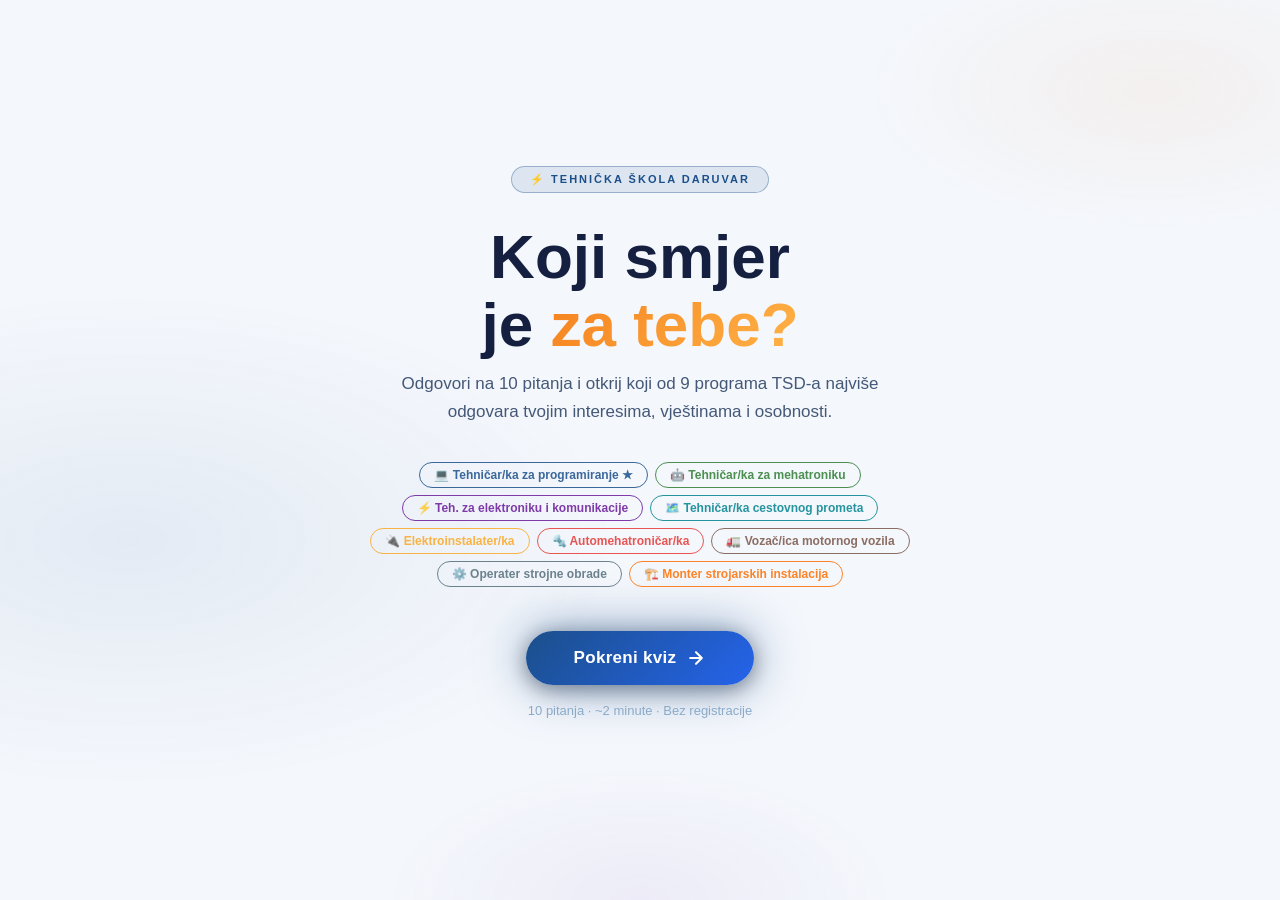
==== index.html @ 4d81ca70 "Rename index (7).html to index.html" ====
<!DOCTYPE html>
<html lang="hr">
<head>
  <meta charset="UTF-8">
  <meta name="viewport" content="width=device-width, initial-scale=1.0">
  <title>Koji smjer je za mene? — TSD Kviz</title>
  <meta name="description" content="Otkrij koji smjer Tehničke škole Daruvar najviše odgovara tvojim interesima. 10 pitanja, odmah rezultat.">
  <style>
    *, *::before, *::after { margin: 0; padding: 0; box-sizing: border-box; }

    :root {
      --c-prog:   #1B4F8A;
      --c-mehat:  #2E7D32;
      --c-elek:   #6A1B9A;
      --c-promet: #00838F;
      --c-elektro:#F9A825;
      --c-auto:   #E53935;
      --c-vozac:  #795548;
      --c-oper:   #546E7A;
      --c-monter: #FF6F00;
      --accent:   #F5821F;
      --blue:     #1B4F8A;
      --bg:       #F4F7FC;
      --bg2:      #FFFFFF;
      --bg3:      #EAF0FB;
      --bg4:      #DDE6F5;
      --border:   #C5D5EE;
      --border2:  #A8C0E0;
      --text:     #152040;
      --text2:    #445878;
      --text3:    #8AAAC8;
      --r:        14px;
    }

    html { scroll-behavior: smooth; }

    body {
      font-family: -apple-system, BlinkMacSystemFont, 'Segoe UI', Roboto, 'Helvetica Neue', sans-serif;
      background: var(--bg);
      color: var(--text);
      min-height: 100vh;
      overflow-x: hidden;
    }

    /* ── ambient bg ── */
    body::after {
      content: '';
      position: fixed; inset: 0;
      background:
        radial-gradient(ellipse 70% 50% at 10% 60%, rgba(27,79,138,.07) 0%, transparent 55%),
        radial-gradient(ellipse 50% 35% at 90% 10%, rgba(245,130,31,.06) 0%, transparent 45%),
        radial-gradient(ellipse 40% 30% at 50% 100%, rgba(106,27,154,.05) 0%, transparent 50%);
      pointer-events: none;
      z-index: 0;
    }

    #confetti-canvas {
      position: fixed; inset: 0;
      width: 100%; height: 100%;
      pointer-events: none;
      z-index: 999;
    }

    .app {
      position: relative;
      z-index: 1;
      min-height: 100vh;
    }

    /* ══════════════════════════════
       SCREENS
    ══════════════════════════════ */
    .screen { display: none; }
    .screen.active { display: block; }

    /* ══════════════════════════════
       START SCREEN
    ══════════════════════════════ */
    #start-screen.active {
      display: flex;
      flex-direction: column;
      align-items: center;
      justify-content: center;
      min-height: 100vh;
      padding: 32px 20px 48px;
      text-align: center;
    }

    .start-chip {
      display: inline-flex;
      align-items: center;
      gap: 7px;
      background: rgba(27,79,138,.1);
      border: 1px solid rgba(27,79,138,.35);
      color: var(--blue);
      font-size: 11px;
      font-weight: 700;
      letter-spacing: 2px;
      text-transform: uppercase;
      padding: 6px 18px;
      border-radius: 100px;
      margin-bottom: 30px;
      animation: fadeDown .6s ease backwards;
    }

    .start-h1 {
      font-size: clamp(34px, 9vw, 62px);
      font-weight: 900;
      line-height: 1.1;
      margin-bottom: 10px;
      animation: fadeDown .6s ease .1s backwards;
    }

    .start-h1 em {
      font-style: normal;
      background: linear-gradient(130deg, #F5821F 0%, #FFB347 100%);
      -webkit-background-clip: text;
      -webkit-text-fill-color: transparent;
      background-clip: text;
    }

    .start-sub {
      color: var(--text2);
      font-size: clamp(14px, 3.5vw, 17px);
      line-height: 1.65;
      max-width: 500px;
      margin-bottom: 36px;
      animation: fadeDown .6s ease .2s backwards;
    }

    .pills {
      display: flex;
      flex-wrap: wrap;
      gap: 7px;
      justify-content: center;
      max-width: 580px;
      margin-bottom: 44px;
      animation: fadeDown .6s ease .3s backwards;
    }

    .pill {
      font-size: 12px;
      font-weight: 600;
      padding: 5px 14px;
      border-radius: 100px;
      border: 1.5px solid;
      opacity: .85;
      transition: opacity .2s, transform .2s;
    }
    .pill:hover { opacity: 1; transform: scale(1.05); }

    .btn-start {
      display: inline-flex;
      align-items: center;
      gap: 10px;
      background: linear-gradient(135deg, #1B4F8A 0%, #2563EB 100%);
      color: #fff;
      font-size: 17px;
      font-weight: 800;
      padding: 17px 48px;
      border-radius: 100px;
      border: none;
      cursor: pointer;
      box-shadow: 0 0 50px rgba(27,79,138,.55), 0 4px 20px rgba(0,0,0,.4);
      transition: all .25s cubic-bezier(.4,0,.2,1);
      letter-spacing: .3px;
      animation: fadeDown .6s ease .4s backwards;
    }
    .btn-start:hover { transform: translateY(-3px) scale(1.03); box-shadow: 0 0 70px rgba(27,79,138,.75), 0 8px 30px rgba(0,0,0,.5); }
    .btn-start:active { transform: scale(.97); }
    .btn-start svg { transition: transform .25s; }
    .btn-start:hover svg { transform: translateX(4px); }

    .start-meta {
      margin-top: 18px;
      color: var(--text3);
      font-size: 13px;
      animation: fadeDown .6s ease .5s backwards;
    }

    /* ══════════════════════════════
       QUIZ SCREEN
    ══════════════════════════════ */
    .quiz-header {
      position: sticky;
      top: 0;
      z-index: 50;
      background: rgba(244,247,252,.94);
      backdrop-filter: blur(16px);
      -webkit-backdrop-filter: blur(16px);
      border-bottom: 1px solid var(--border);
      padding: 13px 18px;
    }

    .quiz-header-inner {
      max-width: 700px;
      margin: 0 auto;
      display: flex;
      align-items: center;
      gap: 14px;
    }

    .q-counter {
      font-size: 13px;
      font-weight: 700;
      color: var(--text2);
      white-space: nowrap;
      min-width: 68px;
    }
    .q-counter b { color: var(--accent); font-size: 15px; }

    .prog-track {
      flex: 1;
      height: 7px;
      background: var(--bg3);
      border-radius: 100px;
      overflow: hidden;
    }
    .prog-fill {
      height: 100%;
      background: linear-gradient(90deg, var(--blue) 0%, var(--accent) 100%);
      border-radius: 100px;
      transition: width .55s cubic-bezier(.4,0,.2,1);
      box-shadow: 0 0 12px rgba(245,130,31,.4);
    }

    .quiz-body {
      max-width: 700px;
      margin: 0 auto;
      padding: 32px 18px 60px;
      min-height: calc(100vh - 56px);
    }

    /* Question card wrapper */
    .q-wrap { position: relative; }

    .q-emoji {
      display: block;
      font-size: 48px;
      margin-bottom: 14px;
      filter: drop-shadow(0 4px 12px rgba(0,0,0,.3));
    }

    .q-text {
      font-size: clamp(21px, 5.5vw, 30px);
      font-weight: 800;
      line-height: 1.28;
      margin-bottom: 30px;
      color: var(--text);
    }

    .answers { display: flex; flex-direction: column; gap: 11px; }

    .ans-btn {
      display: flex;
      align-items: center;
      gap: 15px;
      padding: 16px 20px;
      background: var(--bg2);
      border: 2px solid var(--border);
      border-radius: var(--r);
      cursor: pointer;
      text-align: left;
      color: var(--text);
      font-size: 15px;
      line-height: 1.5;
      transition:
        border-color .2s,
        background .2s,
        transform .18s cubic-bezier(.4,0,.2,1),
        box-shadow .2s,
        opacity .3s;
      position: relative;
      overflow: hidden;
      width: 100%;
    }

    /* Shimmer on hover */
    .ans-btn::before {
      content: '';
      position: absolute;
      inset: 0;
      background: linear-gradient(120deg,
        rgba(27,79,138,.12) 0%,
        rgba(245,130,31,.07) 100%);
      opacity: 0;
      transition: opacity .2s;
    }
    .ans-btn:hover::before { opacity: 1; }

    .ans-btn:hover {
      border-color: rgba(27,79,138,.7);
      transform: translateX(5px);
      box-shadow: 0 4px 28px rgba(0,0,0,.35), -3px 0 0 var(--blue);
    }
    .ans-btn:active { transform: scale(.985); }

    .ans-letter {
      flex-shrink: 0;
      width: 36px; height: 36px;
      border-radius: 50%;
      background: var(--bg4);
      border: 2px solid var(--border2);
      display: flex; align-items: center; justify-content: center;
      font-weight: 800;
      font-size: 13px;
      color: var(--text2);
      transition: background .2s, border-color .2s, color .2s, transform .2s;
    }
    .ans-btn:hover .ans-letter {
      background: var(--blue);
      border-color: var(--blue);
      color: #fff;
      transform: scale(1.1);
    }

    /* Selected */
    .ans-btn.selected {
      background: rgba(27,79,138,.22);
      border-color: var(--blue);
      transform: translateX(5px);
      pointer-events: none;
      box-shadow: 0 4px 28px rgba(0,0,0,.35), -3px 0 0 var(--blue), 0 0 20px rgba(27,79,138,.2);
    }
    .ans-btn.selected::before { opacity: 1; }
    .ans-btn.selected .ans-letter {
      background: var(--blue);
      border-color: var(--blue);
      color: #fff;
    }
    .ans-btn.selected .check {
      display: flex;
    }

    .check {
      display: none;
      flex-shrink: 0;
      width: 22px; height: 22px;
      border-radius: 50%;
      background: var(--accent);
      align-items: center; justify-content: center;
      margin-left: auto;
      animation: popIn .25s cubic-bezier(.34,1.56,.64,1);
    }
    .check svg { width: 12px; height: 12px; }

    .ans-btn.dimmed { opacity: .3; pointer-events: none; }

    /* Entrance animations */
    .q-wrap.enter .q-emoji  { animation: popIn .4s cubic-bezier(.34,1.56,.64,1) .05s backwards; }
    .q-wrap.enter .q-text   { animation: fadeRight .38s ease .08s backwards; }
    .q-wrap.enter .ans-btn:nth-child(1) { animation: fadeRight .35s ease .12s backwards; }
    .q-wrap.enter .ans-btn:nth-child(2) { animation: fadeRight .35s ease .17s backwards; }
    .q-wrap.enter .ans-btn:nth-child(3) { animation: fadeRight .35s ease .22s backwards; }
    .q-wrap.enter .ans-btn:nth-child(4) { animation: fadeRight .35s ease .27s backwards; }

    .q-wrap.exit { animation: exitLeft .28s ease forwards; }

    @keyframes fadeRight {
      from { opacity: 0; transform: translateX(28px); }
      to   { opacity: 1; transform: translateX(0); }
    }
    @keyframes exitLeft {
      to { opacity: 0; transform: translateX(-32px); }
    }
    @keyframes popIn {
      from { opacity: 0; transform: scale(.5) rotate(-8deg); }
      to   { opacity: 1; transform: scale(1) rotate(0deg); }
    }
    @keyframes fadeDown {
      from { opacity: 0; transform: translateY(-14px); }
      to   { opacity: 1; transform: translateY(0); }
    }
    @keyframes fadeUp {
      from { opacity: 0; transform: translateY(20px); }
      to   { opacity: 1; transform: translateY(0); }
    }

    /* ══════════════════════════════
       RESULTS SCREEN
    ══════════════════════════════ */
    #results-screen.active { display: block; }

    .res-header {
      text-align: center;
      padding: 52px 20px 28px;
      max-width: 700px;
      margin: 0 auto;
    }

    .res-confetti-icon {
      font-size: 56px;
      display: block;
      margin-bottom: 16px;
      animation: popIn .5s cubic-bezier(.34,1.56,.64,1);
    }

    .res-title {
      font-size: clamp(26px, 7vw, 40px);
      font-weight: 900;
      margin-bottom: 8px;
      animation: fadeUp .5s ease .1s backwards;
    }

    .res-sub {
      color: var(--text2);
      font-size: 16px;
      animation: fadeUp .5s ease .15s backwards;
    }

    /* Top 3 cards */
    .top3 {
      max-width: 700px;
      margin: 0 auto;
      padding: 0 16px;
      display: flex;
      flex-direction: column;
      gap: 14px;
    }

    .res-card {
      background: var(--bg2);
      border: 2px solid var(--border);
      border-radius: 20px;
      padding: 22px 22px 20px;
      position: relative;
      overflow: hidden;
      animation: fadeUp .55s cubic-bezier(.4,0,.2,1) backwards;
    }
    .res-card:nth-child(1) { animation-delay: .2s; }
    .res-card:nth-child(2) { animation-delay: .32s; }
    .res-card:nth-child(3) { animation-delay: .44s; }

    /* Left accent bar */
    .res-card::before {
      content: '';
      position: absolute;
      left: 0; top: 0; bottom: 0;
      width: 4px;
      border-radius: 20px 0 0 20px;
    }

    /* Winner glow */
    .res-card.rank-1 {
      border-color: var(--card-color, var(--blue));
      box-shadow: 0 0 40px rgba(var(--card-rgb, 27,79,138), .18);
    }

    .res-card-top {
      display: flex;
      align-items: flex-start;
      gap: 12px;
      margin-bottom: 14px;
    }

    .res-rank { font-size: 30px; flex-shrink: 0; line-height: 1; }

    .res-name-wrap { flex: 1; min-width: 0; }

    .res-name {
      font-size: clamp(16px, 4.5vw, 20px);
      font-weight: 800;
      line-height: 1.25;
      margin-bottom: 6px;
    }

    .res-tags {
      display: flex;
      flex-wrap: wrap;
      gap: 5px;
    }

    .res-tag {
      font-size: 11px;
      font-weight: 700;
      padding: 3px 10px;
      border-radius: 100px;
      background: rgba(255,255,255,.07);
      border: 1px solid rgba(255,255,255,.1);
      color: var(--text2);
    }

    .res-score-num {
      flex-shrink: 0;
      font-size: 13px;
      font-weight: 800;
      padding: 5px 13px;
      border-radius: 100px;
      border: 1.5px solid;
      margin-top: 2px;
    }

    .res-desc {
      font-size: 13.5px;
      color: var(--text2);
      line-height: 1.6;
      margin-bottom: 14px;
    }

    .score-bar-bg {
      background: var(--bg4);
      border-radius: 100px;
      height: 8px;
      overflow: hidden;
    }
    .score-bar-fill {
      height: 100%;
      border-radius: 100px;
      width: 0;
      transition: width 1.1s cubic-bezier(.4,0,.2,1);
    }

    /* Rest of programs */
    .all-scores {
      max-width: 700px;
      margin: 24px auto 0;
      padding: 0 16px;
      animation: fadeUp .5s ease .55s backwards;
    }

    .all-scores-label {
      font-size: 11px;
      font-weight: 700;
      letter-spacing: 2px;
      text-transform: uppercase;
      color: var(--text3);
      margin-bottom: 12px;
    }

    .mini-grid {
      display: grid;
      grid-template-columns: repeat(auto-fill, minmax(148px, 1fr));
      gap: 8px;
    }

    .mini-card {
      background: var(--bg2);
      border: 1px solid var(--border);
      border-radius: 10px;
      padding: 10px 12px;
    }

    .mini-name {
      font-size: 11.5px;
      font-weight: 600;
      color: var(--text2);
      margin-bottom: 7px;
      line-height: 1.3;
    }

    .mini-bar-bg {
      background: var(--bg4);
      border-radius: 100px;
      height: 4px;
      overflow: hidden;
    }
    .mini-bar-fill {
      height: 100%;
      border-radius: 100px;
      width: 0;
      transition: width 1s ease;
    }

    /* CTA wrapper */
    .res-cta {
      max-width: 700px;
      margin: 28px auto 0;
      padding: 0 16px 52px;
      display: flex;
      flex-direction: column;
      align-items: center;
      gap: 16px;
      animation: fadeUp .5s ease .65s backwards;
    }

    /* ── Contact card ── */
    .contact-card {
      background: var(--bg2);
      border: 2px solid var(--blue);
      border-radius: 20px;
      padding: 24px 22px 20px;
      width: 100%;
      max-width: 480px;
      box-shadow: 0 4px 32px rgba(27,79,138,.1);
    }

    .cc-header {
      display: flex;
      gap: 14px;
      align-items: flex-start;
      margin-bottom: 20px;
    }
    .cc-emoji { font-size: 34px; flex-shrink: 0; line-height: 1; }
    .cc-title { font-size: 17px; font-weight: 800; margin-bottom: 4px; color: var(--text); }
    .cc-sub   { font-size: 13px; color: var(--text2); line-height: 1.55; }

    .cf-row { margin-bottom: 13px; }
    .cf-label {
      display: block;
      font-size: 11px;
      font-weight: 700;
      letter-spacing: .8px;
      text-transform: uppercase;
      color: var(--text2);
      margin-bottom: 5px;
    }
    .cf-input {
      width: 100%;
      background: var(--bg3);
      border: 1.5px solid var(--border);
      border-radius: 10px;
      padding: 11px 14px;
      font-size: 15px;
      color: var(--text);
      font-family: inherit;
      outline: none;
      transition: border-color .2s, box-shadow .2s;
    }
    .cf-input:focus {
      border-color: var(--blue);
      box-shadow: 0 0 0 3px rgba(27,79,138,.12);
    }
    .cf-input::placeholder { color: var(--text3); }
    .cf-input.invalid { border-color: #E53935; box-shadow: 0 0 0 3px rgba(229,57,53,.1); }
    .cf-textarea {
      resize: vertical;
      min-height: 88px;
      line-height: 1.5;
    }

    .cf-program-note {
      font-size: 13px;
      font-weight: 600;
      color: var(--blue);
      background: rgba(27,79,138,.07);
      border: 1px solid rgba(27,79,138,.18);
      border-radius: 8px;
      padding: 8px 12px;
      margin-bottom: 14px;
      min-height: 36px;
      line-height: 1.4;
    }

    .cf-error {
      display: none;
      font-size: 12.5px;
      color: #C62828;
      margin-bottom: 10px;
      font-weight: 600;
    }

    .cf-submit {
      width: 100%;
      background: linear-gradient(135deg, var(--blue), #2563EB);
      color: #fff;
      font-size: 15px;
      font-weight: 700;
      padding: 13px;
      border-radius: 100px;
      border: none;
      cursor: pointer;
      box-shadow: 0 4px 20px rgba(27,79,138,.28);
      transition: all .2s;
      font-family: inherit;
      display: flex;
      align-items: center;
      justify-content: center;
      gap: 8px;
    }
    .cf-submit:hover:not(:disabled) { transform: translateY(-1px); box-shadow: 0 6px 28px rgba(27,79,138,.4); }
    .cf-submit:active:not(:disabled) { transform: scale(.98); }
    .cf-submit:disabled { opacity: .7; cursor: not-allowed; }

    .cf-spinner {
      width: 16px; height: 16px;
      border: 2px solid rgba(255,255,255,.35);
      border-top-color: #fff;
      border-radius: 50%;
      animation: spin .7s linear infinite;
      flex-shrink: 0;
    }
    @keyframes spin { to { transform: rotate(360deg); } }

    .cf-send-error {
      display: none;
      align-items: center;
      gap: 10px;
      background: rgba(229,57,53,.08);
      border: 1px solid rgba(229,57,53,.3);
      border-radius: 10px;
      padding: 13px 16px;
      font-size: 13.5px;
      color: #C62828;
      font-weight: 600;
      line-height: 1.45;
      margin-top: 10px;
    }

    .cf-success {
      display: none;
      align-items: center;
      gap: 10px;
      background: rgba(16,185,129,.08);
      border: 1px solid rgba(16,185,129,.3);
      border-radius: 10px;
      padding: 13px 16px;
      font-size: 13.5px;
      color: #047857;
      font-weight: 600;
      line-height: 1.45;
    }

    .cf-or {
      position: relative;
      text-align: center;
      margin: 20px 0 14px;
      font-size: 11px;
      font-weight: 700;
      letter-spacing: .8px;
      text-transform: uppercase;
      color: var(--text3);
    }
    .cf-or::before, .cf-or::after {
      content: '';
      position: absolute;
      top: 50%;
      width: calc(50% - 72px);
      height: 1px;
      background: var(--border);
    }
    .cf-or::before { left: 0; }
    .cf-or::after  { right: 0; }

    .cf-direct {
      display: flex;
      gap: 8px;
      justify-content: center;
      flex-wrap: wrap;
    }
    .cf-link {
      display: inline-flex;
      align-items: center;
      gap: 6px;
      padding: 9px 18px;
      background: var(--bg3);
      border: 1.5px solid var(--border);
      border-radius: 100px;
      font-size: 13.5px;
      font-weight: 600;
      color: var(--text2);
      text-decoration: none;
      transition: all .2s;
    }
    .cf-link:hover { border-color: var(--blue); color: var(--blue); background: rgba(27,79,138,.05); }

    .cta-secondary {
      display: flex;
      flex-direction: column;
      align-items: center;
      gap: 10px;
    }

    .btn-orange {
      display: inline-flex;
      align-items: center;
      gap: 9px;
      background: linear-gradient(135deg, #F5821F, #E0710F);
      color: #fff;
      font-size: 16px;
      font-weight: 800;
      padding: 15px 40px;
      border-radius: 100px;
      border: none;
      cursor: pointer;
      box-shadow: 0 0 40px rgba(245,130,31,.45);
      transition: all .25s;
      text-decoration: none;
      letter-spacing: .2px;
    }
    .btn-orange:hover { transform: translateY(-2px); box-shadow: 0 0 60px rgba(245,130,31,.65); }

    .btn-ghost {
      background: transparent;
      border: 2px solid var(--border2);
      color: var(--text2);
      font-size: 14px;
      font-weight: 700;
      padding: 11px 30px;
      border-radius: 100px;
      cursor: pointer;
      transition: all .2s;
    }
    .btn-ghost:hover { border-color: var(--text2); color: var(--text); }

    .footer-line {
      text-align: center;
      color: var(--text3);
      font-size: 12px;
      padding: 0 16px 20px;
      max-width: 700px;
      margin: 0 auto;
    }

    /* ══════════════════════════════
       RESPONSIVE
    ══════════════════════════════ */
    @media (max-width: 380px) {
      .ans-btn { padding: 13px 15px; font-size: 14px; gap: 12px; }
      .ans-letter { width: 32px; height: 32px; font-size: 12px; }
      .mini-grid { grid-template-columns: repeat(3, 1fr); }
    }
    @media (min-width: 600px) {
      .ans-btn { font-size: 16px; }
      .answers { gap: 13px; }
    }
  </style>
</head>
<body>
<canvas id="confetti-canvas"></canvas>
<div class="app">

  <!-- ════════════════ START ════════════════ -->
  <div id="start-screen" class="screen active">
    <div class="start-chip">⚡ Tehnička škola Daruvar</div>
    <h1 class="start-h1">Koji smjer<br>je <em>za tebe?</em></h1>
    <p class="start-sub">
      Odgovori na 10 pitanja i otkrij koji od 9 programa TSD-a
      najviše odgovara tvojim interesima, vještinama i osobnosti.
    </p>
    <div class="pills" id="pills-wrap"></div>
    <button class="btn-start" id="btn-start">
      Pokreni kviz
      <svg viewBox="0 0 24 24" fill="none" stroke="currentColor" stroke-width="2.5"
           stroke-linecap="round" stroke-linejoin="round" width="20" height="20">
        <path d="M5 12h14M12 5l7 7-7 7"/>
      </svg>
    </button>
    <p class="start-meta">10 pitanja · ~2 minute · Bez registracije</p>
  </div>

  <!-- ════════════════ QUIZ ════════════════ -->
  <div id="quiz-screen" class="screen">
    <div class="quiz-header">
      <div class="quiz-header-inner">
        <div class="q-counter">Pitanje <b id="q-num">1</b>/10</div>
        <div class="prog-track">
          <div class="prog-fill" id="prog-fill" style="width:10%"></div>
        </div>
      </div>
    </div>
    <div class="quiz-body" id="quiz-body"></div>
  </div>

  <!-- ════════════════ RESULTS ════════════════ -->
  <div id="results-screen" class="screen">
    <div class="res-header">
      <span class="res-confetti-icon">🎉</span>
      <h2 class="res-title">Tvoji rezultati</h2>
      <p class="res-sub">Na temelju tvojih odgovora preporučujemo:</p>
    </div>
    <div class="top3" id="top3"></div>
    <div class="all-scores">
      <div class="all-scores-label">Svi programi — bodovni pregled</div>
      <div class="mini-grid" id="mini-grid"></div>
    </div>
    <div class="res-cta">

      <!-- Contact card -->
      <div class="contact-card">
        <div class="cc-header">
          <span class="cc-emoji">📬</span>
          <div>
            <div class="cc-title">Ostanimo u kontaktu!</div>
            <div class="cc-sub">Ostavi nam svoje podatke — javit ćemo ti se s više informacija o tvom smjeru.</div>
          </div>
        </div>

        <form id="contact-form" onsubmit="submitContact(event)" novalidate>
          <div class="cf-row">
            <label class="cf-label" for="cf-name">Ime i prezime</label>
            <input class="cf-input" type="text" id="cf-name" placeholder="npr. Marko Horvat" autocomplete="name">
          </div>
          <div class="cf-row">
            <label class="cf-label" for="cf-contact">Email ili broj mobitela</label>
            <input class="cf-input" type="text" id="cf-contact" placeholder="marko@gmail.com ili 091 234 5678" autocomplete="email">
          </div>
          <div class="cf-row">
            <label class="cf-label" for="cf-message">Poruka (neobavezno)</label>
            <textarea class="cf-input cf-textarea" id="cf-message" placeholder="Imam pitanje o..."></textarea>
          </div>
          <div class="cf-program-note" id="cf-note"></div>
          <div class="cf-error" id="cf-error">Molimo upiši ime i kontakt podatke.</div>
          <button class="cf-submit" type="submit" id="cf-submit-btn">Pošalji upit ✉️</button>
        </form>

        <div class="cf-success" id="cf-success">
          <span>✅</span>
          <span>Hvala! Poruka je poslana — javit ćemo ti se što prije.</span>
        </div>

        <div class="cf-send-error" id="cf-send-error">
          <span>⚠️</span>
          <span>Slanje nije uspjelo. Pokušaj nas kontaktirati direktno.</span>
        </div>

        <div class="cf-or"><span>ili nas kontaktiraj direktno</span></div>
        <div class="cf-direct">
          <a href="tel:043331030" class="cf-link">📞 043/331-030</a>
          <a href="mailto:ravnatelj@tsd.hr" class="cf-link">✉️ ravnatelj@tsd.hr</a>
        </div>
      </div>

      <!-- Secondary CTAs -->
      <div class="cta-secondary">
        <a class="btn-orange" href="https://www.tsd.hr" target="_blank" rel="noopener">
          🌐&nbsp; Posjeti tsd.hr
        </a>
        <button class="btn-ghost" id="btn-retry">↺&nbsp; Ponovi kviz</button>
      </div>

    </div>
    <p class="footer-line">
      Tehnička škola Daruvar · Ivana Gundulića 14, 43500 Daruvar · 043/331-030 · ravnatelj@tsd.hr
    </p>
  </div>

</div><!-- .app -->

<script>
// ══════════════════════════════════════════════
// DATA
// ══════════════════════════════════════════════

const PROGRAMS = {
  programiranje: {
    name:   'Tehničar/ka za programiranje',
    color:  '#1B4F8A',
    rgb:    '27,79,138',
    years:  4,
    emoji:  '💻',
    isNew:  true,
    tags:   ['4-godišnji', 'Matura', 'Faks opcija', 'NOVO ★'],
    desc:   'Razvij softver, web aplikacije i AI sustave. Najperspektivniji IT smjer s najvišim plaćama — od prvog dana tražen u cijeloj Europi.'
  },
  mehatronika: {
    name:   'Tehničar/ka za mehatroniku',
    color:  '#2E7D32',
    rgb:    '46,125,50',
    years:  4,
    emoji:  '🤖',
    isNew:  false,
    tags:   ['4-godišnji', 'Matura', 'Faks opcija'],
    desc:   'Spoj strojarstva, elektronike i programiranja. Gradi i programira industrijske robote, CNC strojeve i sustave automatizacije.'
  },
  elektronika: {
    name:   'Teh. za elektroniku i komunikacije',
    color:  '#6A1B9A',
    rgb:    '106,27,154',
    years:  4,
    emoji:  '⚡',
    isNew:  false,
    tags:   ['4-godišnji', 'Matura', 'Faks opcija'],
    desc:   'Telekomunikacijska oprema, elektronički sklopovi i IoT sustavi. A1, HT, Ericsson — telecom sektor stalno traži ovaj profil.'
  },
  promet: {
    name:   'Tehničar/ka cestovnog prometa',
    color:  '#00838F',
    rgb:    '0,131,143',
    years:  4,
    emoji:  '🗺️',
    isNew:  false,
    tags:   ['4-godišnji', 'Matura', 'Veleučilište'],
    desc:   'Organizacija i optimizacija prijevoza robe i putnika. Logistički sektor jedan od najbržerastućih u EU — Amazon, DPD, Schenker.'
  },
  elektro: {
    name:   'Elektroinstalater/ka',
    color:  '#F9A825',
    rgb:    '249,168,37',
    years:  3,
    emoji:  '🔌',
    isNew:  false,
    tags:   ['3-godišnji', 'Deficitarno', 'Odmah posao'],
    desc:   'Deficitarno zanimanje na HZZ listi 2025. Električne instalacije, NN mreže, rasvjeta — posao zagarantiran od prvog dana.'
  },
  auto: {
    name:   'Automehatroničar/ka',
    color:  '#E53935',
    rgb:    '229,57,53',
    years:  3,
    emoji:  '🔩',
    isNew:  false,
    tags:   ['3-godišnji', 'Certifikat'],
    desc:   'Dijagnostika i servisiranje modernih vozila. Električni automobili povećavaju potražnju — automehatroničari su budućnost auto-industrije.'
  },
  vozac: {
    name:   'Vozač/ica motornog vozila',
    color:  '#795548',
    rgb:    '121,85,72',
    years:  3,
    emoji:  '🚛',
    isNew:  false,
    tags:   ['3-godišnji', 'Certifikat', 'EU tržište'],
    desc:   'Cestovni prijevoz robe i putnika u cijeloj Europi. Kronični nedostatak vozača — 100.000+ slobodnih mjesta samo u EU.'
  },
  operater: {
    name:   'Operater strojne obrade',
    color:  '#546E7A',
    rgb:    '84,110,122',
    years:  3,
    emoji:  '⚙️',
    isNew:  false,
    tags:   ['3-godišnji', 'Certifikat', 'Industrija'],
    desc:   'CNC strojevi i precizna strojna obrada metala. Bez preciznih dijelova nema ni automobila ni aviona — ovaj profil je uvijek tražen.'
  },
  monter: {
    name:   'Monter strojarskih instalacija',
    color:  '#FF6F00',
    rgb:    '255,111,0',
    years:  3,
    emoji:  '🏗️',
    isNew:  false,
    tags:   ['3-godišnji', 'Certifikat', 'Gradnja'],
    desc:   'Montaža industrijskih cjevovoda, klimatizacije i sustava grijanja. Gradnja u Hrvatskoj na vrhuncu — monteri se raspisuju godinu unaprijed.'
  }
};

const QUESTIONS = [
  {
    emoji: '🔧',
    text: 'Kad ti se nešto pokvari, ti...',
    answers: [
      { text: 'Tražim rješenje online, istražujem forume i pokušavam sam riješiti problem', scores: {programiranje:3, elektronika:1} },
      { text: 'Rastavim uređaj da vidim kako radi iznutra i pokušam fizički popraviti',     scores: {mehatronika:3, auto:2, elektro:1} },
      { text: 'Nazovem majstora ili odvedem u servis — ali pažljivo gledam kako to rade',   scores: {auto:3, monter:1, elektro:1} },
      { text: 'Organiziram tko će to riješiti i koordiniram cijeli proces',                  scores: {promet:3, vozac:2} }
    ]
  },
  {
    emoji: '💻',
    text: 'U slobodno vrijeme najradije...',
    answers: [
      { text: 'Kodiram, igram igrice ili istražujem novu tehnologiju',              scores: {programiranje:3, elektronika:1} },
      { text: 'Nešto gradim, popravljam ili modificiram rukama',                    scores: {mehatronika:3, operater:2, monter:2} },
      { text: 'Vozim, putujem i istražujem nova mjesta i ceste',                    scores: {vozac:3, promet:2} },
      { text: 'Popravljam električne stvari i radim s kabelima i instalacijama',    scores: {elektro:3, elektronika:2, auto:1} }
    ]
  },
  {
    emoji: '🧮',
    text: 'Koji tip zadataka ti najviše odgovara?',
    answers: [
      { text: 'Pisanje koda, algoritmi i rješavanje logičkih problema',             scores: {programiranje:3, elektronika:1} },
      { text: 'Fizički rad s preciznim alatima i strojevima',                       scores: {operater:3, monter:2, mehatronika:1} },
      { text: 'Planiranje ruta, organizacija prijevoza i logistike',                scores: {promet:3, vozac:3} },
      { text: 'Dijagnostika kvarova i popravak vozila ili strojeva',                scores: {auto:3, mehatronika:2, elektro:1} }
    ]
  },
  {
    emoji: '🤖',
    text: 'Kad vidiš robota ili automat u tvornici, prva misao je...',
    answers: [
      { text: 'Kako bih ga programirao i nadogradio softverski',                    scores: {programiranje:3, mehatronika:1} },
      { text: 'Kako je mehanički sklopljen i kako precizno funkcionira',             scores: {mehatronika:3, operater:2} },
      { text: 'Koliko tereta može transportirati i ubrzati dostavu',                scores: {vozac:3, promet:2} },
      { text: 'Koji senzori i strujni krugovi ga pokreću i kontroliraju',           scores: {elektronika:3, elektro:2, mehatronika:1} }
    ]
  },
  {
    emoji: '🔌',
    text: 'Koji tip problema bi najradije rješavao/la na poslu?',
    answers: [
      { text: 'Bugove u kodu i optimizaciju performansi aplikacije',                scores: {programiranje:3, elektronika:1} },
      { text: 'Kvar na industrijskom stroju ili CNC mašini',                        scores: {operater:3, mehatronika:2, auto:1} },
      { text: 'Organizaciju prijevoznog puta i rješavanje kašnjenja',               scores: {promet:3, vozac:2} },
      { text: 'Nestanak struje ili kvar u elektroinstalaciji',                      scores: {elektro:3, monter:2, elektronika:1} }
    ]
  },
  {
    emoji: '🌍',
    text: 'Koji predmet ti je bio najzanimljiviji u školi?',
    answers: [
      { text: 'Fizika struje, elektronika, signali i komunikacijski sustavi',       scores: {elektronika:3, elektro:2, programiranje:1} },
      { text: 'Auto mehanika, motori, konstrukcija i popravak vozila',              scores: {auto:3, mehatronika:2} },
      { text: 'Geografija, vozački tečaj, karte i planiranje ruta',                 scores: {vozac:3, promet:2} },
      { text: 'Informatika, matematika, algoritmi i logičke zagonetke',             scores: {programiranje:3, elektronika:1} }
    ]
  },
  {
    emoji: '🏗️',
    text: 'Zamislite svoju idealnu radnu okolinu:',
    answers: [
      { text: 'Ured s računalima — tiho, pisanje koda i rješavanje problema',       scores: {programiranje:3, elektronika:1} },
      { text: 'Tvornica, CNC strojevi, precizni metalni dijelovi i robotika',       scores: {operater:3, mehatronika:2} },
      { text: 'Na otvorenom putu, za volanom, sloboda kretanja kroz Europu',        scores: {vozac:3, promet:1} },
      { text: 'Gradilište, razvod instalacija i montaža industrijskih sustava',     scores: {monter:3, elektro:2} }
    ]
  },
  {
    emoji: '💼',
    text: 'Što ti je najvažnije u budućem poslu?',
    answers: [
      { text: 'Visoka IT plaća i mogućnost rada od kuće ili u inozemstvu',          scores: {programiranje:3, elektronika:2} },
      { text: 'Svakodnevni rad s vozilima — servis, dijagnostika, popravak',        scores: {auto:3, mehatronika:2} },
      { text: 'Sloboda kretanja, putovanje i raznolikost svakodnevice',             scores: {vozac:3, promet:2} },
      { text: 'Sigurno i deficitarno zanimanje — posao uvijek garantiran',          scores: {elektro:2, monter:3, operater:1} }
    ]
  },
  {
    emoji: '🔩',
    text: 'Koji alat bi najradije imao/la u rukama?',
    answers: [
      { text: 'Laptop s IDE editorom i terminal prozor pun koda',                   scores: {programiranje:3, elektronika:1} },
      { text: 'Torno, glodalica ili robotska ruka u radionici',                     scores: {operater:3, mehatronika:2} },
      { text: 'Upravljač kamiona, GPS navigator i mapa Europe',                     scores: {vozac:3, promet:2} },
      { text: 'Osciloskop, lemilica i multimetar u laboratoriju',                   scores: {elektronika:3, elektro:2, auto:1} }
    ]
  },
  {
    emoji: '🎯',
    text: 'Koji projekt bi bio tvoj san?',
    answers: [
      { text: 'Razviti vlastitu mobilnu aplikaciju ili web servis',                 scores: {programiranje:3, elektronika:1} },
      { text: 'Izgraditi i programirati industrijskog robota od nule',              scores: {mehatronika:3, operater:2} },
      { text: 'Voziti kamion kroz Europu i vidjeti sve nove gradove',               scores: {vozac:3, promet:2} },
      { text: 'Samostalno instalirati kompletan elektrosustav u novoj kući',        scores: {monter:3, elektro:2} }
    ]
  }
];

// ══════════════════════════════════════════════
// STATE
// ══════════════════════════════════════════════

let state = {
  q: 0,
  scores: {},
  animating: false
};

let topProgram = null;

function resetState() {
  state.q = 0;
  state.animating = false;
  state.scores = Object.fromEntries(Object.keys(PROGRAMS).map(k => [k, 0]));
  topProgram = null;
}

// ══════════════════════════════════════════════
// SCREEN HELPERS
// ══════════════════════════════════════════════

function showScreen(id) {
  document.querySelectorAll('.screen').forEach(s => s.classList.remove('active'));
  document.getElementById(id).classList.add('active');
  window.scrollTo(0, 0);
}

// ══════════════════════════════════════════════
// START SCREEN — render program pills
// ══════════════════════════════════════════════

function initStart() {
  const wrap = document.getElementById('pills-wrap');
  wrap.innerHTML = Object.values(PROGRAMS).map(p =>
    `<span class="pill" style="color:${p.color};border-color:${p.color};">
      ${p.emoji} ${p.name}${p.isNew ? ' ★' : ''}
    </span>`
  ).join('');
}

// ══════════════════════════════════════════════
// QUIZ
// ══════════════════════════════════════════════

function startQuiz() {
  resetState();
  showScreen('quiz-screen');
  renderQuestion(0, false);
}

function renderQuestion(idx, animate) {
  const body = document.getElementById('quiz-body');
  const q = QUESTIONS[idx];
  const letters = ['A','B','C','D'];

  document.getElementById('q-num').textContent = idx + 1;
  document.getElementById('prog-fill').style.width = ((idx + 1) / QUESTIONS.length * 100) + '%';

  const html = `
    <div class="q-wrap${animate ? '' : ' enter'}" id="q-wrap">
      <span class="q-emoji">${q.emoji}</span>
      <div class="q-text">${q.text}</div>
      <div class="answers" id="answers">
        ${q.answers.map((a, i) => `
          <button class="ans-btn" data-idx="${i}" onclick="pickAnswer(${i})">
            <span class="ans-letter">${letters[i]}</span>
            <span style="flex:1">${a.text}</span>
            <span class="check">
              <svg viewBox="0 0 24 24" fill="none" stroke="#fff" stroke-width="3"
                   stroke-linecap="round" stroke-linejoin="round">
                <polyline points="20 6 9 17 4 12"/>
              </svg>
            </span>
          </button>
        `).join('')}
      </div>
    </div>`;

  body.innerHTML = html;

  // Trigger enter animation
  requestAnimationFrame(() => {
    const wrap = document.getElementById('q-wrap');
    if (wrap) wrap.classList.add('enter');
  });
}

function pickAnswer(aIdx) {
  if (state.animating) return;
  state.animating = true;

  const q = QUESTIONS[state.q];
  const answerScores = q.answers[aIdx].scores;

  // Add scores
  for (const [k, v] of Object.entries(answerScores)) {
    if (k in state.scores) state.scores[k] += v;
  }

  // Visual feedback
  const btns = document.querySelectorAll('.ans-btn');
  btns.forEach((btn, i) => {
    if (i === aIdx) btn.classList.add('selected');
    else btn.classList.add('dimmed');
  });

  // Advance
  const delay = 520;
  setTimeout(() => {
    if (state.q < QUESTIONS.length - 1) {
      state.q++;

      const wrap = document.getElementById('q-wrap');
      if (wrap) {
        wrap.classList.add('exit');
        setTimeout(() => {
          state.animating = false;
          renderQuestion(state.q, true);
        }, 280);
      } else {
        state.animating = false;
        renderQuestion(state.q, false);
      }
    } else {
      state.animating = false;
      showResults();
    }
  }, delay);
}

// ══════════════════════════════════════════════
// RESULTS
// ══════════════════════════════════════════════

function showResults() {
  showScreen('results-screen');

  // Sort all programs by score
  const sorted = Object.entries(state.scores)
    .sort((a, b) => b[1] - a[1]);

  const maxScore = sorted[0][1] || 1;

  // Store top program for contact form
  topProgram = PROGRAMS[sorted[0][0]];
  setTimeout(() => {
    const noteEl = document.getElementById('cf-note');
    if (noteEl && topProgram) {
      noteEl.textContent = `Tvoj preporučeni smjer: ${topProgram.emoji} ${topProgram.name}`;
    }
  }, 200);

  // Top 3
  const top3El = document.getElementById('top3');
  const ranks = ['🥇', '🥈', '🥉'];
  top3El.innerHTML = '';

  sorted.slice(0, 3).forEach(([key, score], i) => {
    const p = PROGRAMS[key];
    const pct = Math.round(score / maxScore * 100);
    const card = document.createElement('div');
    card.className = `res-card rank-${i+1}`;
    card.style.setProperty('--card-color', p.color);
    card.style.setProperty('--card-rgb', p.rgb);
    card.style.borderColor = i === 0 ? p.color : 'var(--border)';
    if (i === 0) card.style.boxShadow = `0 0 50px rgba(${p.rgb},.2)`;

    // Left accent bar color
    const style = document.createElement('style');
    style.textContent = `.res-card:nth-child(${i+1})::before { background: ${p.color}; }`;
    document.head.appendChild(style);

    card.innerHTML = `
      <div class="res-card-top">
        <div class="res-rank">${ranks[i]}</div>
        <div class="res-name-wrap">
          <div class="res-name" style="color:${p.color}">${p.emoji} ${p.name}</div>
          <div class="res-tags">
            ${p.tags.map(t => `<span class="res-tag">${t}</span>`).join('')}
          </div>
        </div>
        <div class="res-score-num" style="color:${p.color};border-color:${p.color}20">${pct}%</div>
      </div>
      <div class="res-desc">${p.desc}</div>
      <div class="score-bar-bg">
        <div class="score-bar-fill" id="bar-top-${i}" style="background:${p.color}"></div>
      </div>`;
    top3El.appendChild(card);

    // Animate bar with delay
    setTimeout(() => {
      const bar = document.getElementById(`bar-top-${i}`);
      if (bar) bar.style.width = pct + '%';
    }, 300 + i * 150);
  });

  // Mini grid (all programs)
  const miniEl = document.getElementById('mini-grid');
  miniEl.innerHTML = '';
  sorted.forEach(([key, score], i) => {
    const p = PROGRAMS[key];
    const pct = Math.round(score / maxScore * 100);
    const item = document.createElement('div');
    item.className = 'mini-card';
    item.innerHTML = `
      <div class="mini-name">${p.emoji} ${p.name}</div>
      <div class="mini-bar-bg">
        <div class="mini-bar-fill" id="mini-bar-${i}" style="background:${p.color}"></div>
      </div>`;
    miniEl.appendChild(item);

    setTimeout(() => {
      const bar = document.getElementById(`mini-bar-${i}`);
      if (bar) bar.style.width = pct + '%';
    }, 700 + i * 80);
  });

  // Fire confetti 🎉
  setTimeout(launchConfetti, 400);
}

// ══════════════════════════════════════════════
// CONTACT FORM — Formspree
// ══════════════════════════════════════════════

async function submitContact(e) {
  e.preventDefault();

  const nameEl    = document.getElementById('cf-name');
  const contactEl = document.getElementById('cf-contact');
  const messageEl = document.getElementById('cf-message');
  const errorEl   = document.getElementById('cf-error');
  const submitBtn = document.getElementById('cf-submit-btn');
  const sendErrEl = document.getElementById('cf-send-error');

  const name    = nameEl.value.trim();
  const contact = contactEl.value.trim();
  const message = messageEl.value.trim();

  // Reset validation states
  nameEl.classList.remove('invalid');
  contactEl.classList.remove('invalid');
  errorEl.style.display   = 'none';
  sendErrEl.style.display = 'none';

  if (!name || !contact) {
    if (!name)    nameEl.classList.add('invalid');
    if (!contact) contactEl.classList.add('invalid');
    errorEl.style.display = 'block';
    return;
  }

  const program = topProgram ? `${topProgram.emoji} ${topProgram.name}` : 'neodređen';

  // Loading state
  submitBtn.disabled  = true;
  submitBtn.innerHTML = '<span class="cf-spinner"></span> Šaljem...';

  try {
    const res = await fetch('https://formspree.io/f/xpqyvdoa', {
      method:  'POST',
      headers: { 'Content-Type': 'application/json', 'Accept': 'application/json' },
      body: JSON.stringify({
        ime_i_prezime:     name,
        kontakt:           contact,
        poruka:            message || '—',
        preporuceni_smjer: program,
        _subject:          `Kviz upit — ${program}`
      })
    });

    const data = await res.json();

    if (res.ok && data.ok !== false) {
      document.getElementById('contact-form').style.display = 'none';
      document.getElementById('cf-success').style.display  = 'flex';
    } else {
      throw new Error(data.error || 'server error');
    }
  } catch {
    submitBtn.disabled  = false;
    submitBtn.innerHTML = 'Pošalji upit ✉️';
    sendErrEl.style.display = 'flex';
  }
}

// ══════════════════════════════════════════════
// CONFETTI
// ══════════════════════════════════════════════

function launchConfetti() {
  const canvas = document.getElementById('confetti-canvas');
  const ctx = canvas.getContext('2d');

  canvas.width  = window.innerWidth;
  canvas.height = window.innerHeight;

  const colors = [
    '#1B4F8A','#F5821F','#2E7D32','#6A1B9A',
    '#00838F','#F9A825','#E53935','#FF6F00',
    '#60A5FA','#FCD34D','#34D399','#F87171'
  ];

  const particles = Array.from({length: 140}, () => ({
    x:    Math.random() * canvas.width,
    y:    Math.random() * -canvas.height * .5,
    w:    4 + Math.random() * 8,
    h:    6 + Math.random() * 10,
    color: colors[Math.floor(Math.random() * colors.length)],
    rotation: Math.random() * 360,
    rotSpeed: (Math.random() - .5) * 6,
    vx:   (Math.random() - .5) * 3.5,
    vy:   1.8 + Math.random() * 3.5,
    alpha: 1,
    shape: Math.random() > .5 ? 'rect' : 'circle'
  }));

  let frame = 0;
  const maxFrames = 260;

  function draw() {
    ctx.clearRect(0, 0, canvas.width, canvas.height);
    let alive = false;

    particles.forEach(p => {
      if (p.y > canvas.height + 20) return;
      alive = true;
      p.x += p.vx;
      p.y += p.vy;
      p.rotation += p.rotSpeed;
      p.vy += 0.04; // gravity
      if (frame > maxFrames * .6) p.alpha = Math.max(0, p.alpha - .018);

      ctx.save();
      ctx.globalAlpha = p.alpha;
      ctx.translate(p.x, p.y);
      ctx.rotate(p.rotation * Math.PI / 180);
      ctx.fillStyle = p.color;

      if (p.shape === 'circle') {
        ctx.beginPath();
        ctx.arc(0, 0, p.w / 2, 0, Math.PI * 2);
        ctx.fill();
      } else {
        ctx.fillRect(-p.w / 2, -p.h / 2, p.w, p.h);
      }
      ctx.restore();
    });

    frame++;
    if (alive && frame < maxFrames + 60) {
      requestAnimationFrame(draw);
    } else {
      ctx.clearRect(0, 0, canvas.width, canvas.height);
    }
  }

  draw();
}

// ══════════════════════════════════════════════
// RETRY
// ══════════════════════════════════════════════

function retryQuiz() {
  resetState();
  showScreen('start-screen');
}

// ══════════════════════════════════════════════
// INIT
// ══════════════════════════════════════════════

document.addEventListener('DOMContentLoaded', () => {
  initStart();
  document.getElementById('btn-start').addEventListener('click', startQuiz);
  document.getElementById('btn-retry').addEventListener('click', retryQuiz);
});

// Resize confetti canvas
window.addEventListener('resize', () => {
  const c = document.getElementById('confetti-canvas');
  c.width  = window.innerWidth;
  c.height = window.innerHeight;
});
</script>
</body>
</html>
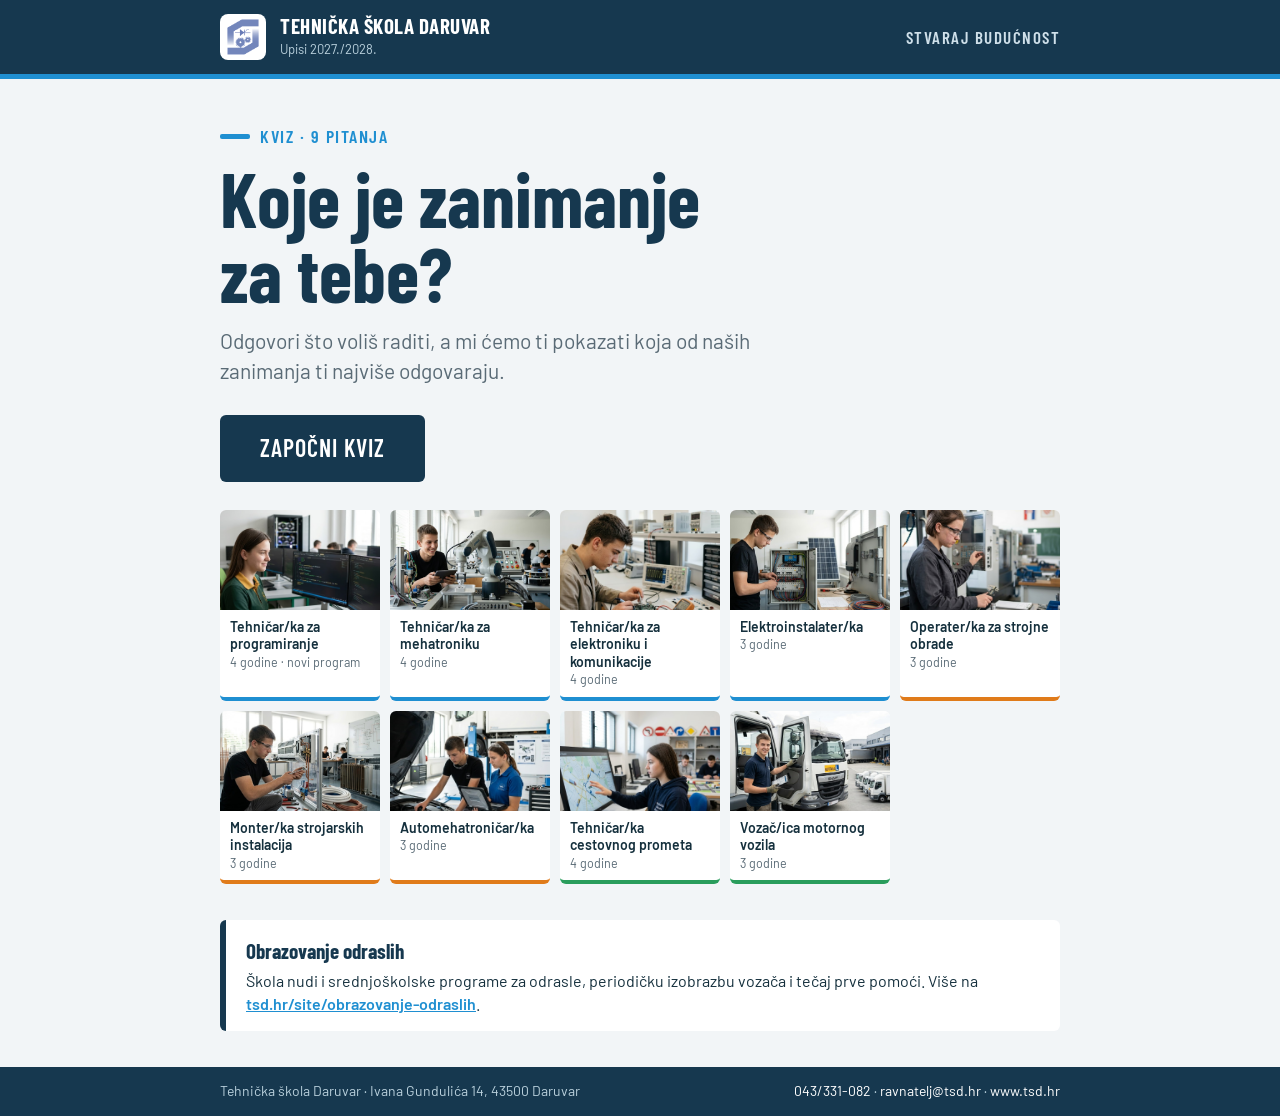
==== commit 50821f36: "Redizajn kviza za štand: vizualni identitet plakata, uravnoteženo bodovanje - 9 pitanja, svaki progr" ====
--- a/index.html
+++ b/index.html
@@ -3,1517 +3,710 @@
 <head>
   <meta charset="UTF-8">
   <meta name="viewport" content="width=device-width, initial-scale=1.0">
-  <title>Koji smjer je za mene? — TSD Kviz</title>
-  <meta name="description" content="Otkrij koji smjer Tehničke škole Daruvar najviše odgovara tvojim interesima. 10 pitanja, odmah rezultat.">
+  <title>Koje je zanimanje za tebe? – Tehnička škola Daruvar</title>
+  <meta name="description" content="Kratki kviz Tehničke škole Daruvar: odgovori na 9 pitanja i pogledaj koja ti zanimanja najbolje odgovaraju.">
+  <link rel="stylesheet" href="fontovi/fontovi.css">
   <style>
-    *, *::before, *::after { margin: 0; padding: 0; box-sizing: border-box; }
-
     :root {
-      --c-prog:   #1B4F8A;
-      --c-mehat:  #2E7D32;
-      --c-elek:   #6A1B9A;
-      --c-promet: #00838F;
-      --c-elektro:#F9A825;
-      --c-auto:   #E53935;
-      --c-vozac:  #795548;
-      --c-oper:   #546E7A;
-      --c-monter: #FF6F00;
-      --accent:   #F5821F;
-      --blue:     #1B4F8A;
-      --bg:       #F4F7FC;
-      --bg2:      #FFFFFF;
-      --bg3:      #EAF0FB;
-      --bg4:      #DDE6F5;
-      --border:   #C5D5EE;
-      --border2:  #A8C0E0;
-      --text:     #152040;
-      --text2:    #445878;
-      --text3:    #8AAAC8;
-      --r:        14px;
-    }
-
-    html { scroll-behavior: smooth; }
-
+      --navy:  #16384f;
+      --ink:   #15303d;
+      --muted: #5a6b76;
+      --line:  #dfe6ea;
+      --paper: #fff;
+      --bg:    #f2f5f7;
+      --accent:#1f8fd1;
+      --cond:  'Barlow Condensed', 'Arial Narrow', sans-serif;
+    }
+    * { margin: 0; padding: 0; box-sizing: border-box; }
+    html { -webkit-text-size-adjust: 100%; }
     body {
-      font-family: -apple-system, BlinkMacSystemFont, 'Segoe UI', Roboto, 'Helvetica Neue', sans-serif;
+      font-family: 'Barlow', system-ui, 'Segoe UI', Roboto, sans-serif;
       background: var(--bg);
-      color: var(--text);
+      color: var(--ink);
       min-height: 100vh;
-      overflow-x: hidden;
-    }
-
-    /* ── ambient bg ── */
-    body::after {
-      content: '';
-      position: fixed; inset: 0;
-      background:
-        radial-gradient(ellipse 70% 50% at 10% 60%, rgba(27,79,138,.07) 0%, transparent 55%),
-        radial-gradient(ellipse 50% 35% at 90% 10%, rgba(245,130,31,.06) 0%, transparent 45%),
-        radial-gradient(ellipse 40% 30% at 50% 100%, rgba(106,27,154,.05) 0%, transparent 50%);
-      pointer-events: none;
-      z-index: 0;
-    }
-
-    #confetti-canvas {
-      position: fixed; inset: 0;
-      width: 100%; height: 100%;
-      pointer-events: none;
-      z-index: 999;
-    }
-
-    .app {
-      position: relative;
-      z-index: 1;
-      min-height: 100vh;
-    }
-
-    /* ══════════════════════════════
-       SCREENS
-    ══════════════════════════════ */
-    .screen { display: none; }
-    .screen.active { display: block; }
-
-    /* ══════════════════════════════
-       START SCREEN
-    ══════════════════════════════ */
-    #start-screen.active {
-      display: flex;
-      flex-direction: column;
-      align-items: center;
-      justify-content: center;
-      min-height: 100vh;
-      padding: 32px 20px 48px;
-      text-align: center;
-    }
-
-    .start-chip {
-      display: inline-flex;
-      align-items: center;
-      gap: 7px;
-      background: rgba(27,79,138,.1);
-      border: 1px solid rgba(27,79,138,.35);
-      color: var(--blue);
-      font-size: 11px;
-      font-weight: 700;
-      letter-spacing: 2px;
-      text-transform: uppercase;
-      padding: 6px 18px;
-      border-radius: 100px;
-      margin-bottom: 30px;
-      animation: fadeDown .6s ease backwards;
-    }
-
-    .start-h1 {
-      font-size: clamp(34px, 9vw, 62px);
-      font-weight: 900;
-      line-height: 1.1;
-      margin-bottom: 10px;
-      animation: fadeDown .6s ease .1s backwards;
-    }
-
-    .start-h1 em {
-      font-style: normal;
-      background: linear-gradient(130deg, #F5821F 0%, #FFB347 100%);
-      -webkit-background-clip: text;
-      -webkit-text-fill-color: transparent;
-      background-clip: text;
-    }
-
-    .start-sub {
-      color: var(--text2);
-      font-size: clamp(14px, 3.5vw, 17px);
-      line-height: 1.65;
-      max-width: 500px;
-      margin-bottom: 36px;
-      animation: fadeDown .6s ease .2s backwards;
-    }
-
-    .pills {
-      display: flex;
-      flex-wrap: wrap;
-      gap: 7px;
-      justify-content: center;
-      max-width: 580px;
-      margin-bottom: 44px;
-      animation: fadeDown .6s ease .3s backwards;
-    }
-
-    .pill {
-      font-size: 12px;
-      font-weight: 600;
-      padding: 5px 14px;
-      border-radius: 100px;
-      border: 1.5px solid;
-      opacity: .85;
-      transition: opacity .2s, transform .2s;
-    }
-    .pill:hover { opacity: 1; transform: scale(1.05); }
-
-    .btn-start {
-      display: inline-flex;
-      align-items: center;
-      gap: 10px;
-      background: linear-gradient(135deg, #1B4F8A 0%, #2563EB 100%);
+      line-height: 1.45;
+    }
+    img { display: block; max-width: 100%; }
+    button { font: inherit; color: inherit; }
+
+    .screen { display: none; min-height: 100vh; flex-direction: column; }
+    .screen.active { display: flex; }
+
+    /* ---- Zaglavlje ---- */
+    .top {
+      background: var(--navy);
       color: #fff;
-      font-size: 17px;
-      font-weight: 800;
-      padding: 17px 48px;
-      border-radius: 100px;
-      border: none;
-      cursor: pointer;
-      box-shadow: 0 0 50px rgba(27,79,138,.55), 0 4px 20px rgba(0,0,0,.4);
-      transition: all .25s cubic-bezier(.4,0,.2,1);
-      letter-spacing: .3px;
-      animation: fadeDown .6s ease .4s backwards;
-    }
-    .btn-start:hover { transform: translateY(-3px) scale(1.03); box-shadow: 0 0 70px rgba(27,79,138,.75), 0 8px 30px rgba(0,0,0,.5); }
-    .btn-start:active { transform: scale(.97); }
-    .btn-start svg { transition: transform .25s; }
-    .btn-start:hover svg { transform: translateX(4px); }
-
-    .start-meta {
-      margin-top: 18px;
-      color: var(--text3);
-      font-size: 13px;
-      animation: fadeDown .6s ease .5s backwards;
-    }
-
-    /* ══════════════════════════════
-       QUIZ SCREEN
-    ══════════════════════════════ */
-    .quiz-header {
-      position: sticky;
-      top: 0;
-      z-index: 50;
-      background: rgba(244,247,252,.94);
-      backdrop-filter: blur(16px);
-      -webkit-backdrop-filter: blur(16px);
-      border-bottom: 1px solid var(--border);
-      padding: 13px 18px;
-    }
-
-    .quiz-header-inner {
-      max-width: 700px;
+      border-bottom: 5px solid var(--accent);
+    }
+    .top-in {
+      max-width: 880px;
       margin: 0 auto;
+      padding: 14px 20px;
       display: flex;
       align-items: center;
       gap: 14px;
     }
-
-    .q-counter {
-      font-size: 13px;
+    .logo {
+      width: 46px; height: 46px;
+      background: #fff;
+      border-radius: 8px;
+      padding: 5px;
+      flex-shrink: 0;
+    }
+    .logo img { width: 100%; height: 100%; object-fit: contain; }
+    .school b {
+      display: block;
+      font-family: var(--cond);
       font-weight: 700;
-      color: var(--text2);
-      white-space: nowrap;
-      min-width: 68px;
-    }
-    .q-counter b { color: var(--accent); font-size: 15px; }
-
-    .prog-track {
-      flex: 1;
-      height: 7px;
-      background: var(--bg3);
-      border-radius: 100px;
-      overflow: hidden;
-    }
-    .prog-fill {
-      height: 100%;
-      background: linear-gradient(90deg, var(--blue) 0%, var(--accent) 100%);
-      border-radius: 100px;
-      transition: width .55s cubic-bezier(.4,0,.2,1);
-      box-shadow: 0 0 12px rgba(245,130,31,.4);
-    }
-
-    .quiz-body {
-      max-width: 700px;
-      margin: 0 auto;
-      padding: 32px 18px 60px;
-      min-height: calc(100vh - 56px);
-    }
-
-    /* Question card wrapper */
-    .q-wrap { position: relative; }
-
-    .q-emoji {
-      display: block;
-      font-size: 48px;
-      margin-bottom: 14px;
-      filter: drop-shadow(0 4px 12px rgba(0,0,0,.3));
-    }
-
-    .q-text {
-      font-size: clamp(21px, 5.5vw, 30px);
-      font-weight: 800;
-      line-height: 1.28;
-      margin-bottom: 30px;
-      color: var(--text);
-    }
-
-    .answers { display: flex; flex-direction: column; gap: 11px; }
-
-    .ans-btn {
+      font-size: 21px;
+      letter-spacing: .5px;
+      text-transform: uppercase;
+      line-height: 1;
+    }
+    .school span { font-size: 13px; color: #b9d0dc; }
+    .top-right {
+      margin-left: auto;
+      font-family: var(--cond);
+      font-weight: 600;
+      font-size: 17px;
+      letter-spacing: 1.5px;
+      text-transform: uppercase;
+      color: #cfe0ea;
+    }
+
+    .wrap { width: 100%; max-width: 880px; margin: 0 auto; padding: 0 20px; }
+    main { flex: 1; }
+
+    /* ---- Početni ekran ---- */
+    .intro { padding: 44px 0 28px; }
+    .kicker {
+      font-family: var(--cond);
+      font-weight: 600;
+      font-size: 18px;
+      letter-spacing: 1.5px;
+      text-transform: uppercase;
+      color: var(--accent);
       display: flex;
       align-items: center;
-      gap: 15px;
+      gap: 10px;
+    }
+    .kicker::before { content: ""; width: 30px; height: 5px; background: var(--accent); border-radius: 2px; }
+    h1 {
+      font-family: var(--cond);
+      font-weight: 700;
+      font-size: clamp(44px, 9vw, 76px);
+      line-height: .98;
+      color: var(--navy);
+      margin: 12px 0 16px;
+    }
+    .lead { font-size: clamp(17px, 2.6vw, 21px); color: var(--muted); max-width: 600px; }
+
+    .btn {
+      display: inline-flex;
+      align-items: center;
+      justify-content: center;
+      gap: 10px;
+      border: 0;
+      border-radius: 6px;
+      cursor: pointer;
+      font-weight: 600;
+      text-decoration: none;
+      transition: background .15s, border-color .15s;
+    }
+    .btn-main {
+      background: var(--navy);
+      color: #fff;
+      font-family: var(--cond);
+      font-size: 24px;
+      letter-spacing: 1px;
+      text-transform: uppercase;
+      padding: 16px 40px;
+      margin-top: 28px;
+    }
+    .btn-main:hover { background: #0f2a3c; }
+    .btn-line {
+      background: transparent;
+      border: 2px solid var(--line);
+      color: var(--ink);
+      font-size: 16px;
+      padding: 11px 22px;
+    }
+    .btn-line:hover { border-color: var(--muted); }
+
+    .programs {
+      display: grid;
+      grid-template-columns: repeat(auto-fill, minmax(150px, 1fr));
+      gap: 10px;
+      padding-bottom: 36px;
+    }
+    .prog {
+      background: var(--paper);
+      border-radius: 6px;
+      overflow: hidden;
+      border-bottom: 4px solid var(--c);
+    }
+    .prog img { width: 100%; aspect-ratio: 16 / 10; object-fit: cover; background: var(--c); }
+    .prog span {
+      display: block;
+      padding: 8px 10px 9px;
+      font-size: 14px;
+      font-weight: 600;
+      line-height: 1.25;
+    }
+    .prog small { display: block; font-weight: 400; color: var(--muted); font-size: 12.5px; margin-top: 2px; }
+
+    .adults {
+      background: var(--paper);
+      border-left: 6px solid var(--navy);
+      border-radius: 6px;
       padding: 16px 20px;
-      background: var(--bg2);
-      border: 2px solid var(--border);
-      border-radius: var(--r);
+      margin-bottom: 36px;
+      font-size: 16px;
+    }
+    .adults b { font-family: var(--cond); font-size: 21px; color: var(--navy); display: block; margin-bottom: 2px; }
+    .adults a { color: var(--accent); font-weight: 600; }
+
+    /* ---- Pitanja ---- */
+    .qhead { background: var(--paper); border-bottom: 1px solid var(--line); }
+    .qhead .wrap { display: flex; align-items: center; gap: 16px; padding-top: 14px; padding-bottom: 14px; }
+    .qcount { font-family: var(--cond); font-weight: 600; font-size: 19px; white-space: nowrap; color: var(--muted); }
+    .qcount b { color: var(--navy); }
+    .track { flex: 1; height: 6px; background: var(--line); border-radius: 3px; overflow: hidden; }
+    .fill { height: 100%; background: var(--accent); transition: width .3s ease; }
+    .back {
+      background: none;
+      border: 0;
+      color: var(--muted);
+      font-size: 15px;
+      font-weight: 600;
       cursor: pointer;
-      text-align: left;
-      color: var(--text);
-      font-size: 15px;
-      line-height: 1.5;
-      transition:
-        border-color .2s,
-        background .2s,
-        transform .18s cubic-bezier(.4,0,.2,1),
-        box-shadow .2s,
-        opacity .3s;
-      position: relative;
-      overflow: hidden;
-      width: 100%;
-    }
-
-    /* Shimmer on hover */
-    .ans-btn::before {
-      content: '';
-      position: absolute;
-      inset: 0;
-      background: linear-gradient(120deg,
-        rgba(27,79,138,.12) 0%,
-        rgba(245,130,31,.07) 100%);
-      opacity: 0;
-      transition: opacity .2s;
-    }
-    .ans-btn:hover::before { opacity: 1; }
-
-    .ans-btn:hover {
-      border-color: rgba(27,79,138,.7);
-      transform: translateX(5px);
-      box-shadow: 0 4px 28px rgba(0,0,0,.35), -3px 0 0 var(--blue);
-    }
-    .ans-btn:active { transform: scale(.985); }
-
-    .ans-letter {
-      flex-shrink: 0;
-      width: 36px; height: 36px;
-      border-radius: 50%;
-      background: var(--bg4);
-      border: 2px solid var(--border2);
-      display: flex; align-items: center; justify-content: center;
-      font-weight: 800;
-      font-size: 13px;
-      color: var(--text2);
-      transition: background .2s, border-color .2s, color .2s, transform .2s;
-    }
-    .ans-btn:hover .ans-letter {
-      background: var(--blue);
-      border-color: var(--blue);
-      color: #fff;
-      transform: scale(1.1);
-    }
-
-    /* Selected */
-    .ans-btn.selected {
-      background: rgba(27,79,138,.22);
-      border-color: var(--blue);
-      transform: translateX(5px);
-      pointer-events: none;
-      box-shadow: 0 4px 28px rgba(0,0,0,.35), -3px 0 0 var(--blue), 0 0 20px rgba(27,79,138,.2);
-    }
-    .ans-btn.selected::before { opacity: 1; }
-    .ans-btn.selected .ans-letter {
-      background: var(--blue);
-      border-color: var(--blue);
-      color: #fff;
-    }
-    .ans-btn.selected .check {
+      padding: 6px 4px;
+    }
+    .back:hover { color: var(--ink); }
+    .back:disabled { visibility: hidden; }
+
+    .qbody { padding: 40px 0 60px; }
+    .qtext {
+      font-family: var(--cond);
+      font-weight: 700;
+      font-size: clamp(30px, 6vw, 44px);
+      line-height: 1.08;
+      color: var(--navy);
+      margin-bottom: 28px;
+    }
+    .answers { display: grid; gap: 12px; }
+    .ans {
       display: flex;
-    }
-
-    .check {
-      display: none;
-      flex-shrink: 0;
-      width: 22px; height: 22px;
-      border-radius: 50%;
-      background: var(--accent);
-      align-items: center; justify-content: center;
-      margin-left: auto;
-      animation: popIn .25s cubic-bezier(.34,1.56,.64,1);
-    }
-    .check svg { width: 12px; height: 12px; }
-
-    .ans-btn.dimmed { opacity: .3; pointer-events: none; }
-
-    /* Entrance animations */
-    .q-wrap.enter .q-emoji  { animation: popIn .4s cubic-bezier(.34,1.56,.64,1) .05s backwards; }
-    .q-wrap.enter .q-text   { animation: fadeRight .38s ease .08s backwards; }
-    .q-wrap.enter .ans-btn:nth-child(1) { animation: fadeRight .35s ease .12s backwards; }
-    .q-wrap.enter .ans-btn:nth-child(2) { animation: fadeRight .35s ease .17s backwards; }
-    .q-wrap.enter .ans-btn:nth-child(3) { animation: fadeRight .35s ease .22s backwards; }
-    .q-wrap.enter .ans-btn:nth-child(4) { animation: fadeRight .35s ease .27s backwards; }
-
-    .q-wrap.exit { animation: exitLeft .28s ease forwards; }
-
-    @keyframes fadeRight {
-      from { opacity: 0; transform: translateX(28px); }
-      to   { opacity: 1; transform: translateX(0); }
-    }
-    @keyframes exitLeft {
-      to { opacity: 0; transform: translateX(-32px); }
-    }
-    @keyframes popIn {
-      from { opacity: 0; transform: scale(.5) rotate(-8deg); }
-      to   { opacity: 1; transform: scale(1) rotate(0deg); }
-    }
-    @keyframes fadeDown {
-      from { opacity: 0; transform: translateY(-14px); }
-      to   { opacity: 1; transform: translateY(0); }
-    }
-    @keyframes fadeUp {
-      from { opacity: 0; transform: translateY(20px); }
-      to   { opacity: 1; transform: translateY(0); }
-    }
-
-    /* ══════════════════════════════
-       RESULTS SCREEN
-    ══════════════════════════════ */
-    #results-screen.active { display: block; }
-
-    .res-header {
-      text-align: center;
-      padding: 52px 20px 28px;
-      max-width: 700px;
-      margin: 0 auto;
-    }
-
-    .res-confetti-icon {
-      font-size: 56px;
-      display: block;
-      margin-bottom: 16px;
-      animation: popIn .5s cubic-bezier(.34,1.56,.64,1);
-    }
-
-    .res-title {
-      font-size: clamp(26px, 7vw, 40px);
-      font-weight: 900;
-      margin-bottom: 8px;
-      animation: fadeUp .5s ease .1s backwards;
-    }
-
-    .res-sub {
-      color: var(--text2);
-      font-size: 16px;
-      animation: fadeUp .5s ease .15s backwards;
-    }
-
-    /* Top 3 cards */
-    .top3 {
-      max-width: 700px;
-      margin: 0 auto;
-      padding: 0 16px;
-      display: flex;
-      flex-direction: column;
-      gap: 14px;
-    }
-
-    .res-card {
-      background: var(--bg2);
-      border: 2px solid var(--border);
-      border-radius: 20px;
-      padding: 22px 22px 20px;
-      position: relative;
-      overflow: hidden;
-      animation: fadeUp .55s cubic-bezier(.4,0,.2,1) backwards;
-    }
-    .res-card:nth-child(1) { animation-delay: .2s; }
-    .res-card:nth-child(2) { animation-delay: .32s; }
-    .res-card:nth-child(3) { animation-delay: .44s; }
-
-    /* Left accent bar */
-    .res-card::before {
-      content: '';
-      position: absolute;
-      left: 0; top: 0; bottom: 0;
-      width: 4px;
-      border-radius: 20px 0 0 20px;
-    }
-
-    /* Winner glow */
-    .res-card.rank-1 {
-      border-color: var(--card-color, var(--blue));
-      box-shadow: 0 0 40px rgba(var(--card-rgb, 27,79,138), .18);
-    }
-
-    .res-card-top {
-      display: flex;
-      align-items: flex-start;
-      gap: 12px;
-      margin-bottom: 14px;
-    }
-
-    .res-rank { font-size: 30px; flex-shrink: 0; line-height: 1; }
-
-    .res-name-wrap { flex: 1; min-width: 0; }
-
-    .res-name {
-      font-size: clamp(16px, 4.5vw, 20px);
-      font-weight: 800;
-      line-height: 1.25;
-      margin-bottom: 6px;
-    }
-
-    .res-tags {
-      display: flex;
-      flex-wrap: wrap;
-      gap: 5px;
-    }
-
-    .res-tag {
-      font-size: 11px;
-      font-weight: 700;
-      padding: 3px 10px;
-      border-radius: 100px;
-      background: rgba(255,255,255,.07);
-      border: 1px solid rgba(255,255,255,.1);
-      color: var(--text2);
-    }
-
-    .res-score-num {
-      flex-shrink: 0;
-      font-size: 13px;
-      font-weight: 800;
-      padding: 5px 13px;
-      border-radius: 100px;
-      border: 1.5px solid;
-      margin-top: 2px;
-    }
-
-    .res-desc {
-      font-size: 13.5px;
-      color: var(--text2);
-      line-height: 1.6;
-      margin-bottom: 14px;
-    }
-
-    .score-bar-bg {
-      background: var(--bg4);
-      border-radius: 100px;
-      height: 8px;
-      overflow: hidden;
-    }
-    .score-bar-fill {
-      height: 100%;
-      border-radius: 100px;
-      width: 0;
-      transition: width 1.1s cubic-bezier(.4,0,.2,1);
-    }
-
-    /* Rest of programs */
-    .all-scores {
-      max-width: 700px;
-      margin: 24px auto 0;
-      padding: 0 16px;
-      animation: fadeUp .5s ease .55s backwards;
-    }
-
-    .all-scores-label {
-      font-size: 11px;
-      font-weight: 700;
-      letter-spacing: 2px;
-      text-transform: uppercase;
-      color: var(--text3);
-      margin-bottom: 12px;
-    }
-
-    .mini-grid {
-      display: grid;
-      grid-template-columns: repeat(auto-fill, minmax(148px, 1fr));
-      gap: 8px;
-    }
-
-    .mini-card {
-      background: var(--bg2);
-      border: 1px solid var(--border);
-      border-radius: 10px;
-      padding: 10px 12px;
-    }
-
-    .mini-name {
-      font-size: 11.5px;
-      font-weight: 600;
-      color: var(--text2);
-      margin-bottom: 7px;
-      line-height: 1.3;
-    }
-
-    .mini-bar-bg {
-      background: var(--bg4);
-      border-radius: 100px;
-      height: 4px;
-      overflow: hidden;
-    }
-    .mini-bar-fill {
-      height: 100%;
-      border-radius: 100px;
-      width: 0;
-      transition: width 1s ease;
-    }
-
-    /* CTA wrapper */
-    .res-cta {
-      max-width: 700px;
-      margin: 28px auto 0;
-      padding: 0 16px 52px;
-      display: flex;
-      flex-direction: column;
       align-items: center;
       gap: 16px;
-      animation: fadeUp .5s ease .65s backwards;
-    }
-
-    /* ── Contact card ── */
-    .contact-card {
-      background: var(--bg2);
-      border: 2px solid var(--blue);
-      border-radius: 20px;
-      padding: 24px 22px 20px;
       width: 100%;
-      max-width: 480px;
-      box-shadow: 0 4px 32px rgba(27,79,138,.1);
-    }
-
-    .cc-header {
-      display: flex;
-      gap: 14px;
-      align-items: flex-start;
-      margin-bottom: 20px;
-    }
-    .cc-emoji { font-size: 34px; flex-shrink: 0; line-height: 1; }
-    .cc-title { font-size: 17px; font-weight: 800; margin-bottom: 4px; color: var(--text); }
-    .cc-sub   { font-size: 13px; color: var(--text2); line-height: 1.55; }
-
-    .cf-row { margin-bottom: 13px; }
-    .cf-label {
-      display: block;
-      font-size: 11px;
+      text-align: left;
+      background: var(--paper);
+      border: 2px solid var(--line);
+      border-radius: 6px;
+      padding: 18px 20px;
+      font-size: clamp(17px, 2.4vw, 19px);
+      cursor: pointer;
+      transition: border-color .12s, background .12s;
+    }
+    .ans:hover { border-color: var(--accent); }
+    .ans .l {
+      flex-shrink: 0;
+      width: 34px; height: 34px;
+      border-radius: 4px;
+      background: var(--bg);
+      display: grid;
+      place-items: center;
+      font-family: var(--cond);
       font-weight: 700;
-      letter-spacing: .8px;
-      text-transform: uppercase;
-      color: var(--text2);
-      margin-bottom: 5px;
-    }
-    .cf-input {
-      width: 100%;
-      background: var(--bg3);
-      border: 1.5px solid var(--border);
-      border-radius: 10px;
-      padding: 11px 14px;
-      font-size: 15px;
-      color: var(--text);
-      font-family: inherit;
-      outline: none;
-      transition: border-color .2s, box-shadow .2s;
-    }
-    .cf-input:focus {
-      border-color: var(--blue);
-      box-shadow: 0 0 0 3px rgba(27,79,138,.12);
-    }
-    .cf-input::placeholder { color: var(--text3); }
-    .cf-input.invalid { border-color: #E53935; box-shadow: 0 0 0 3px rgba(229,57,53,.1); }
-    .cf-textarea {
-      resize: vertical;
-      min-height: 88px;
-      line-height: 1.5;
-    }
-
-    .cf-program-note {
+      font-size: 19px;
+      color: var(--navy);
+    }
+    .ans.picked { border-color: var(--navy); background: #eaf2f7; }
+    .ans.picked .l { background: var(--navy); color: #fff; }
+    .answers.locked .ans { pointer-events: none; }
+    .fade { animation: fade .25s ease; }
+    @keyframes fade { from { opacity: 0; transform: translateY(6px); } to { opacity: 1; transform: none; } }
+
+    /* ---- Rezultati ---- */
+    .res-intro { padding: 36px 0 20px; }
+    .res-intro h2 {
+      font-family: var(--cond);
+      font-weight: 700;
+      font-size: clamp(34px, 6vw, 50px);
+      line-height: 1;
+      color: var(--navy);
+      margin-top: 8px;
+    }
+
+    .winner {
+      background: var(--paper);
+      border-radius: 8px;
+      overflow: hidden;
+      display: grid;
+      grid-template-columns: 1fr 1fr;
+    }
+    .winner .photo { position: relative; min-height: 260px; background: var(--c); }
+    .winner .photo img { position: absolute; inset: 0; width: 100%; height: 100%; object-fit: cover; }
+    .winner .info { padding: 22px 24px 24px; border-top: 6px solid var(--c); }
+    .sector {
+      display: inline-block;
+      background: var(--c);
+      color: #fff;
       font-size: 13px;
       font-weight: 600;
-      color: var(--blue);
-      background: rgba(27,79,138,.07);
-      border: 1px solid rgba(27,79,138,.18);
+      text-transform: uppercase;
+      letter-spacing: .8px;
+      padding: 4px 12px;
+      border-radius: 14px;
+    }
+    .winner h3 {
+      font-family: var(--cond);
+      font-weight: 700;
+      font-size: clamp(30px, 4.5vw, 40px);
+      line-height: 1;
+      color: var(--navy);
+      margin: 12px 0 6px;
+    }
+    .meta { font-size: 15px; color: var(--muted); margin-bottom: 14px; }
+    .meta b { color: var(--ink); }
+    .new {
+      display: inline-block;
+      font-size: 13px;
+      font-weight: 600;
+      color: var(--c);
+      border: 1.5px solid var(--c);
+      border-radius: 4px;
+      padding: 1px 8px;
+      margin-left: 6px;
+      vertical-align: 2px;
+    }
+    .tasks { list-style: none; display: grid; gap: 7px; }
+    .tasks li { position: relative; padding-left: 22px; font-size: 16.5px; line-height: 1.35; }
+    .tasks li::before {
+      content: "";
+      position: absolute;
+      left: 0; top: 7px;
+      width: 10px; height: 10px;
+      border-radius: 2px;
+      background: var(--c);
+    }
+
+    .runners { display: grid; grid-template-columns: 1fr 1fr; gap: 12px; margin-top: 12px; }
+    .runner {
+      background: var(--paper);
       border-radius: 8px;
-      padding: 8px 12px;
-      margin-bottom: 14px;
-      min-height: 36px;
-      line-height: 1.4;
-    }
-
-    .cf-error {
-      display: none;
-      font-size: 12.5px;
-      color: #C62828;
-      margin-bottom: 10px;
-      font-weight: 600;
-    }
-
-    .cf-submit {
-      width: 100%;
-      background: linear-gradient(135deg, var(--blue), #2563EB);
-      color: #fff;
+      overflow: hidden;
+      display: flex;
+      border-left: 6px solid var(--c);
+    }
+    .runner img { width: 110px; object-fit: cover; flex-shrink: 0; background: var(--c); }
+    .runner div { padding: 12px 14px; }
+    .runner small { font-size: 12.5px; text-transform: uppercase; letter-spacing: .6px; color: var(--muted); font-weight: 600; }
+    .runner b { display: block; font-family: var(--cond); font-size: 22px; line-height: 1.05; color: var(--navy); margin: 3px 0 4px; }
+    .runner p { font-size: 14.5px; color: var(--muted); line-height: 1.3; }
+
+    .h-sec {
+      font-family: var(--cond);
+      font-weight: 700;
+      font-size: 22px;
+      text-transform: uppercase;
+      letter-spacing: 1px;
+      color: var(--navy);
+      margin: 32px 0 12px;
+    }
+    .bars { background: var(--paper); border-radius: 8px; padding: 10px 20px; }
+    .bar-row {
+      display: grid;
+      grid-template-columns: minmax(0, 260px) 1fr;
+      gap: 14px;
+      align-items: center;
+      padding: 7px 0;
       font-size: 15px;
-      font-weight: 700;
-      padding: 13px;
-      border-radius: 100px;
-      border: none;
-      cursor: pointer;
-      box-shadow: 0 4px 20px rgba(27,79,138,.28);
-      transition: all .2s;
-      font-family: inherit;
-      display: flex;
-      align-items: center;
-      justify-content: center;
-      gap: 8px;
-    }
-    .cf-submit:hover:not(:disabled) { transform: translateY(-1px); box-shadow: 0 6px 28px rgba(27,79,138,.4); }
-    .cf-submit:active:not(:disabled) { transform: scale(.98); }
-    .cf-submit:disabled { opacity: .7; cursor: not-allowed; }
-
-    .cf-spinner {
-      width: 16px; height: 16px;
-      border: 2px solid rgba(255,255,255,.35);
-      border-top-color: #fff;
-      border-radius: 50%;
-      animation: spin .7s linear infinite;
-      flex-shrink: 0;
-    }
-    @keyframes spin { to { transform: rotate(360deg); } }
-
-    .cf-send-error {
-      display: none;
-      align-items: center;
-      gap: 10px;
-      background: rgba(229,57,53,.08);
-      border: 1px solid rgba(229,57,53,.3);
-      border-radius: 10px;
-      padding: 13px 16px;
-      font-size: 13.5px;
-      color: #C62828;
-      font-weight: 600;
-      line-height: 1.45;
-      margin-top: 10px;
-    }
-
-    .cf-success {
-      display: none;
-      align-items: center;
-      gap: 10px;
-      background: rgba(16,185,129,.08);
-      border: 1px solid rgba(16,185,129,.3);
-      border-radius: 10px;
-      padding: 13px 16px;
-      font-size: 13.5px;
-      color: #047857;
-      font-weight: 600;
-      line-height: 1.45;
-    }
-
-    .cf-or {
-      position: relative;
-      text-align: center;
-      margin: 20px 0 14px;
-      font-size: 11px;
-      font-weight: 700;
-      letter-spacing: .8px;
-      text-transform: uppercase;
-      color: var(--text3);
-    }
-    .cf-or::before, .cf-or::after {
-      content: '';
-      position: absolute;
-      top: 50%;
-      width: calc(50% - 72px);
-      height: 1px;
-      background: var(--border);
-    }
-    .cf-or::before { left: 0; }
-    .cf-or::after  { right: 0; }
-
-    .cf-direct {
-      display: flex;
-      gap: 8px;
-      justify-content: center;
-      flex-wrap: wrap;
-    }
-    .cf-link {
-      display: inline-flex;
-      align-items: center;
-      gap: 6px;
-      padding: 9px 18px;
-      background: var(--bg3);
-      border: 1.5px solid var(--border);
-      border-radius: 100px;
-      font-size: 13.5px;
-      font-weight: 600;
-      color: var(--text2);
-      text-decoration: none;
-      transition: all .2s;
-    }
-    .cf-link:hover { border-color: var(--blue); color: var(--blue); background: rgba(27,79,138,.05); }
-
-    .cta-secondary {
-      display: flex;
-      flex-direction: column;
-      align-items: center;
-      gap: 10px;
-    }
-
-    .btn-orange {
-      display: inline-flex;
-      align-items: center;
-      gap: 9px;
-      background: linear-gradient(135deg, #F5821F, #E0710F);
-      color: #fff;
-      font-size: 16px;
-      font-weight: 800;
-      padding: 15px 40px;
-      border-radius: 100px;
-      border: none;
-      cursor: pointer;
-      box-shadow: 0 0 40px rgba(245,130,31,.45);
-      transition: all .25s;
-      text-decoration: none;
-      letter-spacing: .2px;
-    }
-    .btn-orange:hover { transform: translateY(-2px); box-shadow: 0 0 60px rgba(245,130,31,.65); }
-
-    .btn-ghost {
-      background: transparent;
-      border: 2px solid var(--border2);
-      color: var(--text2);
+    }
+    .bar-row + .bar-row { border-top: 1px solid var(--bg); }
+    .bar { height: 8px; background: var(--bg); border-radius: 4px; overflow: hidden; }
+    .bar i { display: block; height: 100%; width: 0; background: var(--c); border-radius: 4px; transition: width .6s ease; }
+    .note { font-size: 13.5px; color: var(--muted); margin-top: 8px; }
+
+    .next { display: grid; grid-template-columns: 1fr auto; gap: 20px; align-items: center;
+      background: var(--navy); color: #fff; border-radius: 8px; padding: 20px 24px; margin-top: 32px; }
+    .next b { font-family: var(--cond); font-size: 26px; display: block; line-height: 1.1; margin-bottom: 6px; }
+    .next p { color: #cfe0ea; font-size: 15.5px; }
+    .next a { color: #fff; }
+    .qr { background: #fff; border-radius: 6px; padding: 8px; text-align: center; }
+    .qr img { width: 104px; height: 104px; image-rendering: pixelated; }
+    .qr span { display: block; color: var(--navy); font-size: 11.5px; font-weight: 600; text-transform: uppercase; letter-spacing: .5px; margin-top: 4px; line-height: 1.2; }
+
+    .actions { display: flex; gap: 12px; flex-wrap: wrap; margin: 24px 0 40px; }
+
+    footer {
+      background: var(--navy);
+      color: #b9d0dc;
       font-size: 14px;
-      font-weight: 700;
-      padding: 11px 30px;
-      border-radius: 100px;
-      cursor: pointer;
-      transition: all .2s;
-    }
-    .btn-ghost:hover { border-color: var(--text2); color: var(--text); }
-
-    .footer-line {
-      text-align: center;
-      color: var(--text3);
-      font-size: 12px;
-      padding: 0 16px 20px;
-      max-width: 700px;
-      margin: 0 auto;
-    }
-
-    /* ══════════════════════════════
-       RESPONSIVE
-    ══════════════════════════════ */
-    @media (max-width: 380px) {
-      .ans-btn { padding: 13px 15px; font-size: 14px; gap: 12px; }
-      .ans-letter { width: 32px; height: 32px; font-size: 12px; }
-      .mini-grid { grid-template-columns: repeat(3, 1fr); }
-    }
-    @media (min-width: 600px) {
-      .ans-btn { font-size: 16px; }
-      .answers { gap: 13px; }
+    }
+    footer .wrap { padding-top: 14px; padding-bottom: 14px; display: flex; flex-wrap: wrap; gap: 4px 18px; justify-content: space-between; }
+    footer a { color: #fff; text-decoration: none; }
+
+    @media (max-width: 680px) {
+      .top-right { display: none; }
+      .winner { grid-template-columns: 1fr; }
+      .winner .photo { min-height: 200px; }
+      .runners { grid-template-columns: 1fr; }
+      .bar-row { grid-template-columns: 1fr; gap: 4px; }
+      .next { grid-template-columns: 1fr; }
+      .qr { justify-self: start; }
     }
   </style>
 </head>
 <body>
-<canvas id="confetti-canvas"></canvas>
-<div class="app">
-
-  <!-- ════════════════ START ════════════════ -->
-  <div id="start-screen" class="screen active">
-    <div class="start-chip">⚡ Tehnička škola Daruvar</div>
-    <h1 class="start-h1">Koji smjer<br>je <em>za tebe?</em></h1>
-    <p class="start-sub">
-      Odgovori na 10 pitanja i otkrij koji od 9 programa TSD-a
-      najviše odgovara tvojim interesima, vještinama i osobnosti.
-    </p>
-    <div class="pills" id="pills-wrap"></div>
-    <button class="btn-start" id="btn-start">
-      Pokreni kviz
-      <svg viewBox="0 0 24 24" fill="none" stroke="currentColor" stroke-width="2.5"
-           stroke-linecap="round" stroke-linejoin="round" width="20" height="20">
-        <path d="M5 12h14M12 5l7 7-7 7"/>
-      </svg>
-    </button>
-    <p class="start-meta">10 pitanja · ~2 minute · Bez registracije</p>
+
+<!-- ======== POČETAK ======== -->
+<section id="start" class="screen active">
+  <header class="top">
+    <div class="top-in">
+      <div class="logo"><img src="slike/tsd-logo.png" alt="TŠD"></div>
+      <div class="school"><b>Tehnička škola Daruvar</b><span>Upisi 2027./2028.</span></div>
+      <div class="top-right">Stvaraj budućnost</div>
+    </div>
+  </header>
+
+  <main class="wrap">
+    <div class="intro">
+      <div class="kicker">Kviz · 9 pitanja</div>
+      <h1>Koje je zanimanje<br>za tebe?</h1>
+      <p class="lead">Odgovori što voliš raditi, a mi ćemo ti pokazati koja od naših zanimanja ti najviše odgovaraju.</p>
+      <button class="btn btn-main" id="btn-start">Započni kviz</button>
+    </div>
+
+    <div class="programs" id="programs"></div>
+
+    <div class="adults">
+      <b>Obrazovanje odraslih</b>
+      Škola nudi i srednjoškolske programe za odrasle, periodičku izobrazbu vozača i tečaj prve pomoći.
+      Više na <a href="https://www.tsd.hr/site/obrazovanje-odraslih/" target="_blank" rel="noopener">tsd.hr/site/obrazovanje-odraslih</a>.
+    </div>
+  </main>
+</section>
+
+<!-- ======== PITANJA ======== -->
+<section id="quiz" class="screen">
+  <div class="qhead">
+    <div class="wrap">
+      <button class="back" id="btn-back">&larr; Natrag</button>
+      <div class="qcount">Pitanje <b id="qnum">1</b> od <span id="qtotal"></span></div>
+      <div class="track"><div class="fill" id="fill"></div></div>
+    </div>
   </div>
-
-  <!-- ════════════════ QUIZ ════════════════ -->
-  <div id="quiz-screen" class="screen">
-    <div class="quiz-header">
-      <div class="quiz-header-inner">
-        <div class="q-counter">Pitanje <b id="q-num">1</b>/10</div>
-        <div class="prog-track">
-          <div class="prog-fill" id="prog-fill" style="width:10%"></div>
-        </div>
+  <main class="wrap qbody" id="qbody"></main>
+</section>
+
+<!-- ======== REZULTAT ======== -->
+<section id="result" class="screen">
+  <header class="top">
+    <div class="top-in">
+      <div class="logo"><img src="slike/tsd-logo.png" alt="TŠD"></div>
+      <div class="school"><b>Tehnička škola Daruvar</b><span>Tvoj rezultat</span></div>
+      <div class="top-right">Stvaraj budućnost</div>
+    </div>
+  </header>
+
+  <main class="wrap">
+    <div class="res-intro">
+      <div class="kicker">Tvoj rezultat</div>
+      <h2 id="res-title"></h2>
+    </div>
+
+    <div id="winner"></div>
+    <div class="runners" id="runners"></div>
+
+    <div class="h-sec">Svih 9 zanimanja</div>
+    <div class="bars" id="bars"></div>
+    <p class="note">Kviz je samo smjernica. Najbolje je porazgovarati s našim učenicima i nastavnicima, ovdje na štandu ili u školi.</p>
+
+    <div class="next">
+      <div>
+        <b>Zanima te više?</b>
+        <p>Pitaj nas ovdje na štandu, pogledaj <a href="https://www.tsd.hr" target="_blank" rel="noopener">www.tsd.hr</a>
+          ili nazovi 043/331-082. Upisi su preko sustava srednje.e-upisi.hr.</p>
       </div>
+      <div class="qr"><img src="slike/qr-upisi.png" alt="QR kod za upise"><span>Skeniraj<br>za upise</span></div>
     </div>
-    <div class="quiz-body" id="quiz-body"></div>
+
+    <div class="actions">
+      <button class="btn btn-main" id="btn-again" style="margin-top:0">Novi kviz</button>
+    </div>
+  </main>
+</section>
+
+<footer>
+  <div class="wrap">
+    <span>Tehnička škola Daruvar · Ivana Gundulića 14, 43500 Daruvar</span>
+    <span><a href="tel:043331082">043/331-082</a> · <a href="mailto:ravnatelj@tsd.hr">ravnatelj@tsd.hr</a> · <a href="https://www.tsd.hr" target="_blank" rel="noopener">www.tsd.hr</a></span>
   </div>
-
-  <!-- ════════════════ RESULTS ════════════════ -->
-  <div id="results-screen" class="screen">
-    <div class="res-header">
-      <span class="res-confetti-icon">🎉</span>
-      <h2 class="res-title">Tvoji rezultati</h2>
-      <p class="res-sub">Na temelju tvojih odgovora preporučujemo:</p>
-    </div>
-    <div class="top3" id="top3"></div>
-    <div class="all-scores">
-      <div class="all-scores-label">Svi programi — bodovni pregled</div>
-      <div class="mini-grid" id="mini-grid"></div>
-    </div>
-    <div class="res-cta">
-
-      <!-- Contact card -->
-      <div class="contact-card">
-        <div class="cc-header">
-          <span class="cc-emoji">📬</span>
-          <div>
-            <div class="cc-title">Ostanimo u kontaktu!</div>
-            <div class="cc-sub">Ostavi nam svoje podatke — javit ćemo ti se s više informacija o tvom smjeru.</div>
-          </div>
-        </div>
-
-        <form id="contact-form" onsubmit="submitContact(event)" novalidate>
-          <div class="cf-row">
-            <label class="cf-label" for="cf-name">Ime i prezime</label>
-            <input class="cf-input" type="text" id="cf-name" placeholder="npr. Marko Horvat" autocomplete="name">
-          </div>
-          <div class="cf-row">
-            <label class="cf-label" for="cf-contact">Email ili broj mobitela</label>
-            <input class="cf-input" type="text" id="cf-contact" placeholder="marko@gmail.com ili 091 234 5678" autocomplete="email">
-          </div>
-          <div class="cf-row">
-            <label class="cf-label" for="cf-message">Poruka (neobavezno)</label>
-            <textarea class="cf-input cf-textarea" id="cf-message" placeholder="Imam pitanje o..."></textarea>
-          </div>
-          <div class="cf-program-note" id="cf-note"></div>
-          <div class="cf-error" id="cf-error">Molimo upiši ime i kontakt podatke.</div>
-          <button class="cf-submit" type="submit" id="cf-submit-btn">Pošalji upit ✉️</button>
-        </form>
-
-        <div class="cf-success" id="cf-success">
-          <span>✅</span>
-          <span>Hvala! Poruka je poslana — javit ćemo ti se što prije.</span>
-        </div>
-
-        <div class="cf-send-error" id="cf-send-error">
-          <span>⚠️</span>
-          <span>Slanje nije uspjelo. Pokušaj nas kontaktirati direktno.</span>
-        </div>
-
-        <div class="cf-or"><span>ili nas kontaktiraj direktno</span></div>
-        <div class="cf-direct">
-          <a href="tel:043331030" class="cf-link">📞 043/331-030</a>
-          <a href="mailto:ravnatelj@tsd.hr" class="cf-link">✉️ ravnatelj@tsd.hr</a>
-        </div>
-      </div>
-
-      <!-- Secondary CTAs -->
-      <div class="cta-secondary">
-        <a class="btn-orange" href="https://www.tsd.hr" target="_blank" rel="noopener">
-          🌐&nbsp; Posjeti tsd.hr
-        </a>
-        <button class="btn-ghost" id="btn-retry">↺&nbsp; Ponovi kviz</button>
-      </div>
-
-    </div>
-    <p class="footer-line">
-      Tehnička škola Daruvar · Ivana Gundulića 14, 43500 Daruvar · 043/331-030 · ravnatelj@tsd.hr
-    </p>
-  </div>
-
-</div><!-- .app -->
+</footer>
 
 <script>
-// ══════════════════════════════════════════════
-// DATA
-// ══════════════════════════════════════════════
-
-const PROGRAMS = {
+/* Nazivi, boje i opisi preuzeti iz tsd_upisi/data.js (službeni natječaj) */
+const SEKTORI = {
+  elektrotehnika: { naziv: 'Elektrotehnika i računalstvo', boja: '#1f8fd1' },
+  strojarstvo:    { naziv: 'Strojarstvo', boja: '#e07b1a' },
+  promet:         { naziv: 'Promet i logistika', boja: '#2a9d5c' }
+};
+
+const PROGRAMI = {
   programiranje: {
-    name:   'Tehničar/ka za programiranje',
-    color:  '#1B4F8A',
-    rgb:    '27,79,138',
-    years:  4,
-    emoji:  '💻',
-    isNew:  true,
-    tags:   ['4-godišnji', 'Matura', 'Faks opcija', 'NOVO ★'],
-    desc:   'Razvij softver, web aplikacije i AI sustave. Najperspektivniji IT smjer s najvišim plaćama — od prvog dana tražen u cijeloj Europi.'
+    naziv: 'Tehničar/ka za programiranje', sektor: 'elektrotehnika', godine: 4, novo: true,
+    sto: ['Programiraš u modernim programskim jezicima', 'Izrađuješ aplikacije za web, desktop i mobitel', 'Upravljaš bazama podataka i postavljaš računalne mreže']
   },
   mehatronika: {
-    name:   'Tehničar/ka za mehatroniku',
-    color:  '#2E7D32',
-    rgb:    '46,125,50',
-    years:  4,
-    emoji:  '🤖',
-    isNew:  false,
-    tags:   ['4-godišnji', 'Matura', 'Faks opcija'],
-    desc:   'Spoj strojarstva, elektronike i programiranja. Gradi i programira industrijske robote, CNC strojeve i sustave automatizacije.'
+    naziv: 'Tehničar/ka za mehatroniku', sektor: 'elektrotehnika', godine: 4,
+    sto: ['Programiraš industrijskog robota', 'Radiš sa senzorima i aktuatorima mobilnog robota', 'Spajaš elektroniku, strojarstvo i informatiku']
   },
   elektronika: {
-    name:   'Teh. za elektroniku i komunikacije',
-    color:  '#6A1B9A',
-    rgb:    '106,27,154',
-    years:  4,
-    emoji:  '⚡',
-    isNew:  false,
-    tags:   ['4-godišnji', 'Matura', 'Faks opcija'],
-    desc:   'Telekomunikacijska oprema, elektronički sklopovi i IoT sustavi. A1, HT, Ericsson — telecom sektor stalno traži ovaj profil.'
+    naziv: 'Tehničar/ka za elektroniku i komunikacije', sektor: 'elektrotehnika', godine: 4,
+    sto: ['Sastavljaš, ispituješ i održavaš elektroničke sklopove', 'Pronalaziš kvarove mjernim uređajima', 'Ugrađuješ komunikacijsku opremu, uređaje i kabele']
   },
-  promet: {
-    name:   'Tehničar/ka cestovnog prometa',
-    color:  '#00838F',
-    rgb:    '0,131,143',
-    years:  4,
-    emoji:  '🗺️',
-    isNew:  false,
-    tags:   ['4-godišnji', 'Matura', 'Veleučilište'],
-    desc:   'Organizacija i optimizacija prijevoza robe i putnika. Logistički sektor jedan od najbržerastućih u EU — Amazon, DPD, Schenker.'
+  elektroinstalater: {
+    naziv: 'Elektroinstalater/ka', sektor: 'elektrotehnika', godine: 3,
+    sto: ['Izvodiš električne instalacije prema projektu', 'Otklanjaš kvarove rasvjete i razvodnih ormara', 'Izrađuješ instalacije solarnih (fotonaponskih) sustava']
   },
-  elektro: {
-    name:   'Elektroinstalater/ka',
-    color:  '#F9A825',
-    rgb:    '249,168,37',
-    years:  3,
-    emoji:  '🔌',
-    isNew:  false,
-    tags:   ['3-godišnji', 'Deficitarno', 'Odmah posao'],
-    desc:   'Deficitarno zanimanje na HZZ listi 2025. Električne instalacije, NN mreže, rasvjeta — posao zagarantiran od prvog dana.'
+  operater: {
+    naziv: 'Operater/ka za strojne obrade', sektor: 'strojarstvo', godine: 3,
+    sto: ['Pripremaš i podešavaš alatne strojeve', 'Unosiš i prilagođavaš programe za CNC strojeve', 'Mjeriš i kontroliraš kvalitetu gotovih komada']
   },
-  auto: {
-    name:   'Automehatroničar/ka',
-    color:  '#E53935',
-    rgb:    '229,57,53',
-    years:  3,
-    emoji:  '🔩',
-    isNew:  false,
-    tags:   ['3-godišnji', 'Certifikat'],
-    desc:   'Dijagnostika i servisiranje modernih vozila. Električni automobili povećavaju potražnju — automehatroničari su budućnost auto-industrije.'
+  monter: {
+    naziv: 'Monter/ka strojarskih instalacija', sektor: 'strojarstvo', godine: 3,
+    sto: ['Izvodiš instalacije grijanja, hlađenja i ventilacije', 'Postavljaš vodovod i kanalizaciju', 'Spajaš klima uređaje, ventilokonvektore i radijatore']
+  },
+  automehatronicar: {
+    naziv: 'Automehatroničar/ka', sektor: 'strojarstvo', godine: 3,
+    sto: ['Objedinjuješ poslove automehaničara i autoelektričara', 'Postavljaš dijagnozu kvara i popravljaš vozilo', 'Radiš s mehaničkim, električnim i elektroničkim sustavima']
+  },
+  cestovni: {
+    naziv: 'Tehničar/ka cestovnog prometa', sektor: 'promet', godine: 4,
+    sto: ['Organiziraš prijevoz putnika i tereta u zemlji i inozemstvu', 'Planiraš tehnološki proces prijevoza', 'Reguliraš i nadzireš cestovni promet']
   },
   vozac: {
-    name:   'Vozač/ica motornog vozila',
-    color:  '#795548',
-    rgb:    '121,85,72',
-    years:  3,
-    emoji:  '🚛',
-    isNew:  false,
-    tags:   ['3-godišnji', 'Certifikat', 'EU tržište'],
-    desc:   'Cestovni prijevoz robe i putnika u cijeloj Europi. Kronični nedostatak vozača — 100.000+ slobodnih mjesta samo u EU.'
-  },
-  operater: {
-    name:   'Operater strojne obrade',
-    color:  '#546E7A',
-    rgb:    '84,110,122',
-    years:  3,
-    emoji:  '⚙️',
-    isNew:  false,
-    tags:   ['3-godišnji', 'Certifikat', 'Industrija'],
-    desc:   'CNC strojevi i precizna strojna obrada metala. Bez preciznih dijelova nema ni automobila ni aviona — ovaj profil je uvijek tražen.'
-  },
-  monter: {
-    name:   'Monter strojarskih instalacija',
-    color:  '#FF6F00',
-    rgb:    '255,111,0',
-    years:  3,
-    emoji:  '🏗️',
-    isNew:  false,
-    tags:   ['3-godišnji', 'Certifikat', 'Gradnja'],
-    desc:   'Montaža industrijskih cjevovoda, klimatizacije i sustava grijanja. Gradnja u Hrvatskoj na vrhuncu — monteri se raspisuju godinu unaprijed.'
+    naziv: 'Vozač/ica motornog vozila', sektor: 'promet', godine: 3,
+    sto: ['Upravljaš teretnim motornim vozilom', 'Planiraš i pripremaš prijevoz tereta', 'Stječeš vozačke kategorije tijekom školovanja']
   }
 };
 
-const QUESTIONS = [
-  {
-    emoji: '🔧',
-    text: 'Kad ti se nešto pokvari, ti...',
-    answers: [
-      { text: 'Tražim rješenje online, istražujem forume i pokušavam sam riješiti problem', scores: {programiranje:3, elektronika:1} },
-      { text: 'Rastavim uređaj da vidim kako radi iznutra i pokušam fizički popraviti',     scores: {mehatronika:3, auto:2, elektro:1} },
-      { text: 'Nazovem majstora ili odvedem u servis — ali pažljivo gledam kako to rade',   scores: {auto:3, monter:1, elektro:1} },
-      { text: 'Organiziram tko će to riješiti i koordiniram cijeli proces',                  scores: {promet:3, vozac:2} }
-    ]
-  },
-  {
-    emoji: '💻',
-    text: 'U slobodno vrijeme najradije...',
-    answers: [
-      { text: 'Kodiram, igram igrice ili istražujem novu tehnologiju',              scores: {programiranje:3, elektronika:1} },
-      { text: 'Nešto gradim, popravljam ili modificiram rukama',                    scores: {mehatronika:3, operater:2, monter:2} },
-      { text: 'Vozim, putujem i istražujem nova mjesta i ceste',                    scores: {vozac:3, promet:2} },
-      { text: 'Popravljam električne stvari i radim s kabelima i instalacijama',    scores: {elektro:3, elektronika:2, auto:1} }
-    ]
-  },
-  {
-    emoji: '🧮',
-    text: 'Koji tip zadataka ti najviše odgovara?',
-    answers: [
-      { text: 'Pisanje koda, algoritmi i rješavanje logičkih problema',             scores: {programiranje:3, elektronika:1} },
-      { text: 'Fizički rad s preciznim alatima i strojevima',                       scores: {operater:3, monter:2, mehatronika:1} },
-      { text: 'Planiranje ruta, organizacija prijevoza i logistike',                scores: {promet:3, vozac:3} },
-      { text: 'Dijagnostika kvarova i popravak vozila ili strojeva',                scores: {auto:3, mehatronika:2, elektro:1} }
-    ]
-  },
-  {
-    emoji: '🤖',
-    text: 'Kad vidiš robota ili automat u tvornici, prva misao je...',
-    answers: [
-      { text: 'Kako bih ga programirao i nadogradio softverski',                    scores: {programiranje:3, mehatronika:1} },
-      { text: 'Kako je mehanički sklopljen i kako precizno funkcionira',             scores: {mehatronika:3, operater:2} },
-      { text: 'Koliko tereta može transportirati i ubrzati dostavu',                scores: {vozac:3, promet:2} },
-      { text: 'Koji senzori i strujni krugovi ga pokreću i kontroliraju',           scores: {elektronika:3, elektro:2, mehatronika:1} }
-    ]
-  },
-  {
-    emoji: '🔌',
-    text: 'Koji tip problema bi najradije rješavao/la na poslu?',
-    answers: [
-      { text: 'Bugove u kodu i optimizaciju performansi aplikacije',                scores: {programiranje:3, elektronika:1} },
-      { text: 'Kvar na industrijskom stroju ili CNC mašini',                        scores: {operater:3, mehatronika:2, auto:1} },
-      { text: 'Organizaciju prijevoznog puta i rješavanje kašnjenja',               scores: {promet:3, vozac:2} },
-      { text: 'Nestanak struje ili kvar u elektroinstalaciji',                      scores: {elektro:3, monter:2, elektronika:1} }
-    ]
-  },
-  {
-    emoji: '🌍',
-    text: 'Koji predmet ti je bio najzanimljiviji u školi?',
-    answers: [
-      { text: 'Fizika struje, elektronika, signali i komunikacijski sustavi',       scores: {elektronika:3, elektro:2, programiranje:1} },
-      { text: 'Auto mehanika, motori, konstrukcija i popravak vozila',              scores: {auto:3, mehatronika:2} },
-      { text: 'Geografija, vozački tečaj, karte i planiranje ruta',                 scores: {vozac:3, promet:2} },
-      { text: 'Informatika, matematika, algoritmi i logičke zagonetke',             scores: {programiranje:3, elektronika:1} }
-    ]
-  },
-  {
-    emoji: '🏗️',
-    text: 'Zamislite svoju idealnu radnu okolinu:',
-    answers: [
-      { text: 'Ured s računalima — tiho, pisanje koda i rješavanje problema',       scores: {programiranje:3, elektronika:1} },
-      { text: 'Tvornica, CNC strojevi, precizni metalni dijelovi i robotika',       scores: {operater:3, mehatronika:2} },
-      { text: 'Na otvorenom putu, za volanom, sloboda kretanja kroz Europu',        scores: {vozac:3, promet:1} },
-      { text: 'Gradilište, razvod instalacija i montaža industrijskih sustava',     scores: {monter:3, elektro:2} }
-    ]
-  },
-  {
-    emoji: '💼',
-    text: 'Što ti je najvažnije u budućem poslu?',
-    answers: [
-      { text: 'Visoka IT plaća i mogućnost rada od kuće ili u inozemstvu',          scores: {programiranje:3, elektronika:2} },
-      { text: 'Svakodnevni rad s vozilima — servis, dijagnostika, popravak',        scores: {auto:3, mehatronika:2} },
-      { text: 'Sloboda kretanja, putovanje i raznolikost svakodnevice',             scores: {vozac:3, promet:2} },
-      { text: 'Sigurno i deficitarno zanimanje — posao uvijek garantiran',          scores: {elektro:2, monter:3, operater:1} }
-    ]
-  },
-  {
-    emoji: '🔩',
-    text: 'Koji alat bi najradije imao/la u rukama?',
-    answers: [
-      { text: 'Laptop s IDE editorom i terminal prozor pun koda',                   scores: {programiranje:3, elektronika:1} },
-      { text: 'Torno, glodalica ili robotska ruka u radionici',                     scores: {operater:3, mehatronika:2} },
-      { text: 'Upravljač kamiona, GPS navigator i mapa Europe',                     scores: {vozac:3, promet:2} },
-      { text: 'Osciloskop, lemilica i multimetar u laboratoriju',                   scores: {elektronika:3, elektro:2, auto:1} }
-    ]
-  },
-  {
-    emoji: '🎯',
-    text: 'Koji projekt bi bio tvoj san?',
-    answers: [
-      { text: 'Razviti vlastitu mobilnu aplikaciju ili web servis',                 scores: {programiranje:3, elektronika:1} },
-      { text: 'Izgraditi i programirati industrijskog robota od nule',              scores: {mehatronika:3, operater:2} },
-      { text: 'Voziti kamion kroz Europu i vidjeti sve nove gradove',               scores: {vozac:3, promet:2} },
-      { text: 'Samostalno instalirati kompletan elektrosustav u novoj kući',        scores: {monter:3, elektro:2} }
-    ]
+/* Svaki odgovor: glavni program +3, srodni +1.
+   Svaki program je točno 4 puta glavni i 4 puta srodni pa su svi jednako dostižni. */
+const PITANJA = [
+  { t: 'Kad ti se nešto pokvari kod kuće, što prvo napraviš?', o: [
+    ['Potražim rješenje na internetu i isprobavam dok ne proradi', 'programiranje', 'mehatronika'],
+    ['Otvorim uređaj i tražim koji je dio pregorio ili se odspojio', 'elektronika', 'elektroinstalater'],
+    ['Nađem slomljeni dio i sam/a izradim ili prilagodim zamjenu', 'operater', 'monter'],
+    ['Ako ima motor i kotače, to popravljam sam/a', 'automehatronicar', 'vozac'] ]},
+  { t: 'Kako najradije provodiš slobodno vrijeme?', o: [
+    ['Slažem robote ili makete s motorima i senzorima', 'mehatronika', 'operater'],
+    ['Pomažem kad se kod kuće mijenja rasvjeta ili postavlja nova utičnica', 'elektroinstalater', 'elektronika'],
+    ['Na karti ili u aplikaciji planiram izlete i istražujem kako doći negdje', 'cestovni', 'programiranje'],
+    ['Vozim se biciklom, motorom ili traktorom, samo da sam u pokretu', 'vozac', 'automehatronicar'] ]},
+  { t: 'Što ti je u školi najzanimljivije?', o: [
+    ['Informatika: kad računalo radi točno ono što mu kažem', 'programiranje', 'mehatronika'],
+    ['Fizika: struja, magnetizam i kako rade uređaji', 'elektronika', 'elektroinstalater'],
+    ['Tehnička kultura: sastavljanje stvari koje stvarno rade', 'monter', 'operater'],
+    ['Geografija: karte, gradovi i kako su povezani cestama', 'cestovni', 'vozac'] ]},
+  { t: 'U posjetu tvornici, što bi te najviše zanimalo?', o: [
+    ['Robotske ruke koje same slažu proizvode', 'mehatronika', 'programiranje'],
+    ['Stroj koji iz komada metala izreže precizan dio za motor', 'operater', 'automehatronicar'],
+    ['Cijevi, ventilacija i grijanje koji drže cijelu halu u pogonu', 'monter', 'elektroinstalater'],
+    ['Kamioni koji dovoze sirovine i odvoze gotovu robu', 'vozac', 'cestovni'] ]},
+  { t: 'Koji bi alat najradije imao/la u rukama?', o: [
+    ['Laptop s programom u kojem pišem kod', 'programiranje', 'cestovni'],
+    ['Ispitivač napona i kliješta za kabele', 'elektroinstalater', 'elektronika'],
+    ['Pomičnu mjerku i upravljačku ploču CNC stroja', 'operater', 'monter'],
+    ['Dijagnostički uređaj koji se spaja na automobil', 'automehatronicar', 'vozac'] ]},
+  { t: 'Gdje bi najradije radio/la?', o: [
+    ['U modernom pogonu punom automatiziranih strojeva', 'mehatronika', 'automehatronicar'],
+    ['U laboratoriju, uz mjerne uređaje i elektroničke sklopove', 'elektronika', 'elektroinstalater'],
+    ['Na gradilištu, svaki put u novoj zgradi ili kući', 'monter', 'operater'],
+    ['Na cesti, svaki dan u drugom gradu, a možda i državi', 'vozac', 'cestovni'] ]},
+  { t: 'Koji bi problem najradije riješio/la?', o: [
+    ['Aplikacija se ruši i treba pronaći grešku u kodu', 'programiranje', 'elektronika'],
+    ['U pola kuće je nestalo struje i treba pronaći uzrok', 'elektroinstalater', 'monter'],
+    ['Pošiljka mora do jutra stići u Njemačku, a autocesta je zatvorena', 'cestovni', 'vozac'],
+    ['Automobil javlja grešku, a nitko ne zna zašto', 'automehatronicar', 'mehatronika'] ]},
+  { t: 'Što ti je najvažnije u budućem poslu?', o: [
+    ['Da spajam više područja: mehaniku, elektroniku i programiranje', 'mehatronika', 'automehatronicar'],
+    ['Da stalno radim s novom tehnologijom', 'elektronika', 'programiranje'],
+    ['Da na kraju dana u ruci držim nešto što sam napravio/la', 'operater', 'monter'],
+    ['Da nisam cijeli dan na istom mjestu', 'vozac', 'cestovni'] ]},
+  { t: 'Koji bi ti projekt bio san?', o: [
+    ['Postaviti solarnu elektranu na krov obiteljske kuće', 'elektroinstalater', 'elektronika'],
+    ['Ugraditi grijanje i klimatizaciju u cijelu novu zgradu', 'monter', 'operater'],
+    ['Pronaći i popraviti kvar na električnom automobilu', 'automehatronicar', 'mehatronika'],
+    ['Organizirati prijevoz tisuća ljudi na veliki festival', 'cestovni', 'programiranje'] ]}
+];
+
+const NEAKTIVNOST_MS = 90 * 1000; // na štandu se kviz sam vraća na početak
+
+let odgovori = [];
+let redoslijed = [];
+let trenutno = 0;
+
+const $ = id => document.getElementById(id);
+const boja = slug => SEKTORI[PROGRAMI[slug].sektor].boja;
+
+function pokazi(id) {
+  document.querySelectorAll('.screen').forEach(s => s.classList.toggle('active', s.id === id));
+  window.scrollTo(0, 0);
+}
+
+function promijesaj(niz) {
+  const a = niz.slice();
+  for (let i = a.length - 1; i > 0; i--) {
+    const j = Math.floor(Math.random() * (i + 1));
+    [a[i], a[j]] = [a[j], a[i]];
   }
-];
-
-// ══════════════════════════════════════════════
-// STATE
-// ══════════════════════════════════════════════
-
-let state = {
-  q: 0,
-  scores: {},
-  animating: false
-};
-
-let topProgram = null;
-
-function resetState() {
-  state.q = 0;
-  state.animating = false;
-  state.scores = Object.fromEntries(Object.keys(PROGRAMS).map(k => [k, 0]));
-  topProgram = null;
-}
-
-// ══════════════════════════════════════════════
-// SCREEN HELPERS
-// ══════════════════════════════════════════════
-
-function showScreen(id) {
-  document.querySelectorAll('.screen').forEach(s => s.classList.remove('active'));
-  document.getElementById(id).classList.add('active');
-  window.scrollTo(0, 0);
-}
-
-// ══════════════════════════════════════════════
-// START SCREEN — render program pills
-// ══════════════════════════════════════════════
-
-function initStart() {
-  const wrap = document.getElementById('pills-wrap');
-  wrap.innerHTML = Object.values(PROGRAMS).map(p =>
-    `<span class="pill" style="color:${p.color};border-color:${p.color};">
-      ${p.emoji} ${p.name}${p.isNew ? ' ★' : ''}
-    </span>`
-  ).join('');
-}
-
-// ══════════════════════════════════════════════
-// QUIZ
-// ══════════════════════════════════════════════
-
-function startQuiz() {
-  resetState();
-  showScreen('quiz-screen');
-  renderQuestion(0, false);
-}
-
-function renderQuestion(idx, animate) {
-  const body = document.getElementById('quiz-body');
-  const q = QUESTIONS[idx];
-  const letters = ['A','B','C','D'];
-
-  document.getElementById('q-num').textContent = idx + 1;
-  document.getElementById('prog-fill').style.width = ((idx + 1) / QUESTIONS.length * 100) + '%';
-
-  const html = `
-    <div class="q-wrap${animate ? '' : ' enter'}" id="q-wrap">
-      <span class="q-emoji">${q.emoji}</span>
-      <div class="q-text">${q.text}</div>
+  return a;
+}
+
+function slika(slug) {
+  return `<img src="slike/${slug}.jpg" alt="" loading="lazy" onerror="this.style.visibility='hidden'">`;
+}
+
+function prikaziPrograme() {
+  $('programs').innerHTML = Object.entries(PROGRAMI).map(([slug, p]) => `
+    <div class="prog" style="--c:${boja(slug)}">
+      ${slika(slug)}
+      <span>${p.naziv}<small>${p.godine} godine${p.novo ? ' · novi program' : ''}</small></span>
+    </div>`).join('');
+}
+
+function start() {
+  odgovori = [];
+  trenutno = 0;
+  // redoslijed odgovora miješa se da se ne bi pamtilo "uvijek A"
+  redoslijed = PITANJA.map(q => promijesaj([0, 1, 2, 3]));
+  $('qtotal').textContent = PITANJA.length;
+  pokazi('quiz');
+  prikaziPitanje();
+}
+
+function prikaziPitanje() {
+  const q = PITANJA[trenutno];
+  $('qnum').textContent = trenutno + 1;
+  $('fill').style.width = (trenutno / PITANJA.length * 100) + '%';
+  $('btn-back').disabled = trenutno === 0;
+
+  $('qbody').innerHTML = `
+    <div class="fade">
+      <div class="qtext">${q.t}</div>
       <div class="answers" id="answers">
-        ${q.answers.map((a, i) => `
-          <button class="ans-btn" data-idx="${i}" onclick="pickAnswer(${i})">
-            <span class="ans-letter">${letters[i]}</span>
-            <span style="flex:1">${a.text}</span>
-            <span class="check">
-              <svg viewBox="0 0 24 24" fill="none" stroke="#fff" stroke-width="3"
-                   stroke-linecap="round" stroke-linejoin="round">
-                <polyline points="20 6 9 17 4 12"/>
-              </svg>
-            </span>
-          </button>
-        `).join('')}
+        ${redoslijed[trenutno].map((idx, i) => `
+          <button class="ans${odgovori[trenutno] === idx ? ' picked' : ''}" data-idx="${idx}">
+            <span class="l">${'ABCD'[i]}</span><span>${q.o[idx][0]}</span>
+          </button>`).join('')}
       </div>
     </div>`;
 
-  body.innerHTML = html;
-
-  // Trigger enter animation
-  requestAnimationFrame(() => {
-    const wrap = document.getElementById('q-wrap');
-    if (wrap) wrap.classList.add('enter');
+  $('answers').querySelectorAll('.ans').forEach(btn =>
+    btn.addEventListener('click', () => odaberi(btn, Number(btn.dataset.idx))));
+}
+
+function odaberi(btn, idx) {
+  odgovori[trenutno] = idx;
+  $('answers').classList.add('locked');
+  $('answers').querySelectorAll('.ans').forEach(b => b.classList.toggle('picked', b === btn));
+  setTimeout(() => {
+    if (trenutno < PITANJA.length - 1) {
+      trenutno++;
+      prikaziPitanje();
+    } else {
+      rezultat();
+    }
+  }, 350);
+}
+
+function natrag() {
+  if (trenutno > 0) { trenutno--; prikaziPitanje(); }
+}
+
+function bodovi() {
+  const b = Object.fromEntries(Object.keys(PROGRAMI).map(k => [k, 0]));
+  odgovori.forEach((idx, qi) => {
+    const [, glavni, srodni] = PITANJA[qi].o[idx];
+    b[glavni] += 3;
+    b[srodni] += 1;
   });
-}
-
-function pickAnswer(aIdx) {
-  if (state.animating) return;
-  state.animating = true;
-
-  const q = QUESTIONS[state.q];
-  const answerScores = q.answers[aIdx].scores;
-
-  // Add scores
-  for (const [k, v] of Object.entries(answerScores)) {
-    if (k in state.scores) state.scores[k] += v;
-  }
-
-  // Visual feedback
-  const btns = document.querySelectorAll('.ans-btn');
-  btns.forEach((btn, i) => {
-    if (i === aIdx) btn.classList.add('selected');
-    else btn.classList.add('dimmed');
-  });
-
-  // Advance
-  const delay = 520;
-  setTimeout(() => {
-    if (state.q < QUESTIONS.length - 1) {
-      state.q++;
-
-      const wrap = document.getElementById('q-wrap');
-      if (wrap) {
-        wrap.classList.add('exit');
-        setTimeout(() => {
-          state.animating = false;
-          renderQuestion(state.q, true);
-        }, 280);
-      } else {
-        state.animating = false;
-        renderQuestion(state.q, false);
-      }
-    } else {
-      state.animating = false;
-      showResults();
-    }
-  }, delay);
-}
-
-// ══════════════════════════════════════════════
-// RESULTS
-// ══════════════════════════════════════════════
-
-function showResults() {
-  showScreen('results-screen');
-
-  // Sort all programs by score
-  const sorted = Object.entries(state.scores)
-    .sort((a, b) => b[1] - a[1]);
-
-  const maxScore = sorted[0][1] || 1;
-
-  // Store top program for contact form
-  topProgram = PROGRAMS[sorted[0][0]];
-  setTimeout(() => {
-    const noteEl = document.getElementById('cf-note');
-    if (noteEl && topProgram) {
-      noteEl.textContent = `Tvoj preporučeni smjer: ${topProgram.emoji} ${topProgram.name}`;
-    }
-  }, 200);
-
-  // Top 3
-  const top3El = document.getElementById('top3');
-  const ranks = ['🥇', '🥈', '🥉'];
-  top3El.innerHTML = '';
-
-  sorted.slice(0, 3).forEach(([key, score], i) => {
-    const p = PROGRAMS[key];
-    const pct = Math.round(score / maxScore * 100);
-    const card = document.createElement('div');
-    card.className = `res-card rank-${i+1}`;
-    card.style.setProperty('--card-color', p.color);
-    card.style.setProperty('--card-rgb', p.rgb);
-    card.style.borderColor = i === 0 ? p.color : 'var(--border)';
-    if (i === 0) card.style.boxShadow = `0 0 50px rgba(${p.rgb},.2)`;
-
-    // Left accent bar color
-    const style = document.createElement('style');
-    style.textContent = `.res-card:nth-child(${i+1})::before { background: ${p.color}; }`;
-    document.head.appendChild(style);
-
-    card.innerHTML = `
-      <div class="res-card-top">
-        <div class="res-rank">${ranks[i]}</div>
-        <div class="res-name-wrap">
-          <div class="res-name" style="color:${p.color}">${p.emoji} ${p.name}</div>
-          <div class="res-tags">
-            ${p.tags.map(t => `<span class="res-tag">${t}</span>`).join('')}
-          </div>
+  return b;
+}
+
+function rezultat() {
+  const b = bodovi();
+  // kod izjednačenja nasumičan poredak, da nijedan program nema prednost
+  const poredak = promijesaj(Object.keys(b)).sort((x, y) => b[y] - b[x]);
+  const [prvi, drugi, treci] = poredak;
+  const izjednaceno = b[prvi] === b[drugi];
+
+  $('res-title').textContent = izjednaceno ? 'Podjednako ti odgovaraju' : 'Najbolje ti odgovara';
+
+  const p = PROGRAMI[prvi];
+  $('winner').innerHTML = `
+    <div class="winner" style="--c:${boja(prvi)}">
+      <div class="photo">${slika(prvi)}</div>
+      <div class="info">
+        <span class="sector">${SEKTORI[p.sektor].naziv}</span>
+        <h3>${p.naziv}</h3>
+        <div class="meta"><b>${p.godine} godine</b>${p.godine === 4 ? ' · mogućnost polaganja državne mature' : ''}${p.novo ? '<span class="new">Novi program</span>' : ''}</div>
+        <ul class="tasks">${p.sto.map(s => `<li>${s}</li>`).join('')}</ul>
+      </div>
+    </div>`;
+
+  $('runners').innerHTML = [drugi, treci].map((slug, i) => {
+    const r = PROGRAMI[slug];
+    return `
+      <div class="runner" style="--c:${boja(slug)}">
+        ${slika(slug)}
+        <div>
+          <small>${izjednaceno && i === 0 ? 'Jednako dobro' : 'Također ti odgovara'}</small>
+          <b>${r.naziv}</b>
+          <p>${r.sto[0]}.</p>
         </div>
-        <div class="res-score-num" style="color:${p.color};border-color:${p.color}20">${pct}%</div>
-      </div>
-      <div class="res-desc">${p.desc}</div>
-      <div class="score-bar-bg">
-        <div class="score-bar-fill" id="bar-top-${i}" style="background:${p.color}"></div>
       </div>`;
-    top3El.appendChild(card);
-
-    // Animate bar with delay
-    setTimeout(() => {
-      const bar = document.getElementById(`bar-top-${i}`);
-      if (bar) bar.style.width = pct + '%';
-    }, 300 + i * 150);
-  });
-
-  // Mini grid (all programs)
-  const miniEl = document.getElementById('mini-grid');
-  miniEl.innerHTML = '';
-  sorted.forEach(([key, score], i) => {
-    const p = PROGRAMS[key];
-    const pct = Math.round(score / maxScore * 100);
-    const item = document.createElement('div');
-    item.className = 'mini-card';
-    item.innerHTML = `
-      <div class="mini-name">${p.emoji} ${p.name}</div>
-      <div class="mini-bar-bg">
-        <div class="mini-bar-fill" id="mini-bar-${i}" style="background:${p.color}"></div>
-      </div>`;
-    miniEl.appendChild(item);
-
-    setTimeout(() => {
-      const bar = document.getElementById(`mini-bar-${i}`);
-      if (bar) bar.style.width = pct + '%';
-    }, 700 + i * 80);
-  });
-
-  // Fire confetti 🎉
-  setTimeout(launchConfetti, 400);
-}
-
-// ══════════════════════════════════════════════
-// CONTACT FORM — Formspree
-// ══════════════════════════════════════════════
-
-async function submitContact(e) {
-  e.preventDefault();
-
-  const nameEl    = document.getElementById('cf-name');
-  const contactEl = document.getElementById('cf-contact');
-  const messageEl = document.getElementById('cf-message');
-  const errorEl   = document.getElementById('cf-error');
-  const submitBtn = document.getElementById('cf-submit-btn');
-  const sendErrEl = document.getElementById('cf-send-error');
-
-  const name    = nameEl.value.trim();
-  const contact = contactEl.value.trim();
-  const message = messageEl.value.trim();
-
-  // Reset validation states
-  nameEl.classList.remove('invalid');
-  contactEl.classList.remove('invalid');
-  errorEl.style.display   = 'none';
-  sendErrEl.style.display = 'none';
-
-  if (!name || !contact) {
-    if (!name)    nameEl.classList.add('invalid');
-    if (!contact) contactEl.classList.add('invalid');
-    errorEl.style.display = 'block';
-    return;
-  }
-
-  const program = topProgram ? `${topProgram.emoji} ${topProgram.name}` : 'neodređen';
-
-  // Loading state
-  submitBtn.disabled  = true;
-  submitBtn.innerHTML = '<span class="cf-spinner"></span> Šaljem...';
-
+  }).join('');
+
+  $('bars').innerHTML = poredak.map(slug => `
+    <div class="bar-row" style="--c:${boja(slug)}">
+      <span>${PROGRAMI[slug].naziv}</span>
+      <div class="bar"><i data-w="${Math.round(b[slug] / (b[prvi] || 1) * 100)}"></i></div>
+    </div>`).join('');
+
+  pokazi('result');
+  brojiRijesene();
+  requestAnimationFrame(() => requestAnimationFrame(() =>
+    $('bars').querySelectorAll('i').forEach(i => i.style.width = i.dataset.w + '%')));
+}
+
+/* Broj riješenih kvizova po danu, samo na ovom uređaju (za izvještaj sa štanda).
+   Pregled u konzoli preglednika: localStorage */
+function brojiRijesene() {
   try {
-    const res = await fetch('https://formspree.io/f/xpqyvdoa', {
-      method:  'POST',
-      headers: { 'Content-Type': 'application/json', 'Accept': 'application/json' },
-      body: JSON.stringify({
-        ime_i_prezime:     name,
-        kontakt:           contact,
-        poruka:            message || '—',
-        preporuceni_smjer: program,
-        _subject:          `Kviz upit — ${program}`
-      })
-    });
-
-    const data = await res.json();
-
-    if (res.ok && data.ok !== false) {
-      document.getElementById('contact-form').style.display = 'none';
-      document.getElementById('cf-success').style.display  = 'flex';
-    } else {
-      throw new Error(data.error || 'server error');
-    }
-  } catch {
-    submitBtn.disabled  = false;
-    submitBtn.innerHTML = 'Pošalji upit ✉️';
-    sendErrEl.style.display = 'flex';
-  }
-}
-
-// ══════════════════════════════════════════════
-// CONFETTI
-// ══════════════════════════════════════════════
-
-function launchConfetti() {
-  const canvas = document.getElementById('confetti-canvas');
-  const ctx = canvas.getContext('2d');
-
-  canvas.width  = window.innerWidth;
-  canvas.height = window.innerHeight;
-
-  const colors = [
-    '#1B4F8A','#F5821F','#2E7D32','#6A1B9A',
-    '#00838F','#F9A825','#E53935','#FF6F00',
-    '#60A5FA','#FCD34D','#34D399','#F87171'
-  ];
-
-  const particles = Array.from({length: 140}, () => ({
-    x:    Math.random() * canvas.width,
-    y:    Math.random() * -canvas.height * .5,
-    w:    4 + Math.random() * 8,
-    h:    6 + Math.random() * 10,
-    color: colors[Math.floor(Math.random() * colors.length)],
-    rotation: Math.random() * 360,
-    rotSpeed: (Math.random() - .5) * 6,
-    vx:   (Math.random() - .5) * 3.5,
-    vy:   1.8 + Math.random() * 3.5,
-    alpha: 1,
-    shape: Math.random() > .5 ? 'rect' : 'circle'
-  }));
-
-  let frame = 0;
-  const maxFrames = 260;
-
-  function draw() {
-    ctx.clearRect(0, 0, canvas.width, canvas.height);
-    let alive = false;
-
-    particles.forEach(p => {
-      if (p.y > canvas.height + 20) return;
-      alive = true;
-      p.x += p.vx;
-      p.y += p.vy;
-      p.rotation += p.rotSpeed;
-      p.vy += 0.04; // gravity
-      if (frame > maxFrames * .6) p.alpha = Math.max(0, p.alpha - .018);
-
-      ctx.save();
-      ctx.globalAlpha = p.alpha;
-      ctx.translate(p.x, p.y);
-      ctx.rotate(p.rotation * Math.PI / 180);
-      ctx.fillStyle = p.color;
-
-      if (p.shape === 'circle') {
-        ctx.beginPath();
-        ctx.arc(0, 0, p.w / 2, 0, Math.PI * 2);
-        ctx.fill();
-      } else {
-        ctx.fillRect(-p.w / 2, -p.h / 2, p.w, p.h);
-      }
-      ctx.restore();
-    });
-
-    frame++;
-    if (alive && frame < maxFrames + 60) {
-      requestAnimationFrame(draw);
-    } else {
-      ctx.clearRect(0, 0, canvas.width, canvas.height);
-    }
-  }
-
-  draw();
-}
-
-// ══════════════════════════════════════════════
-// RETRY
-// ══════════════════════════════════════════════
-
-function retryQuiz() {
-  resetState();
-  showScreen('start-screen');
-}
-
-// ══════════════════════════════════════════════
-// INIT
-// ══════════════════════════════════════════════
-
-document.addEventListener('DOMContentLoaded', () => {
-  initStart();
-  document.getElementById('btn-start').addEventListener('click', startQuiz);
-  document.getElementById('btn-retry').addEventListener('click', retryQuiz);
-});
-
-// Resize confetti canvas
-window.addEventListener('resize', () => {
-  const c = document.getElementById('confetti-canvas');
-  c.width  = window.innerWidth;
-  c.height = window.innerHeight;
-});
+    const kljuc = 'tsd-kviz-' + new Date().toISOString().slice(0, 10);
+    localStorage.setItem(kljuc, String(Number(localStorage.getItem(kljuc) || 0) + 1));
+  } catch (e) {}
+}
+
+let tajmer;
+function resetTajmer() {
+  clearTimeout(tajmer);
+  tajmer = setTimeout(() => {
+    if (!$('start').classList.contains('active')) pokazi('start');
+  }, NEAKTIVNOST_MS);
+}
+['pointerdown', 'keydown', 'scroll', 'touchstart'].forEach(ev =>
+  window.addEventListener(ev, resetTajmer, { passive: true }));
+
+prikaziPrograme();
+$('btn-start').addEventListener('click', start);
+$('btn-back').addEventListener('click', natrag);
+$('btn-again').addEventListener('click', () => pokazi('start'));
+resetTajmer();
 </script>
 </body>
 </html>
--- a/fontovi/fontovi.css
+++ b/fontovi/fontovi.css
@@ -0,0 +1,72 @@
+/* latin-ext */
+@font-face {
+  font-family: 'Barlow';
+  font-style: normal;
+  font-weight: 400;
+  font-display: swap;
+  src: url(Barlow-400-latin-ext.woff2) format('woff2');
+  unicode-range: U+0100-02BA, U+02BD-02C5, U+02C7-02CC, U+02CE-02D7, U+02DD-02FF, U+0304, U+0308, U+0329, U+1D00-1DBF, U+1E00-1E9F, U+1EF2-1EFF, U+2020, U+20A0-20AB, U+20AD-20C0, U+2113, U+2C60-2C7F, U+A720-A7FF;
+}
+/* latin */
+@font-face {
+  font-family: 'Barlow';
+  font-style: normal;
+  font-weight: 400;
+  font-display: swap;
+  src: url(Barlow-400-latin.woff2) format('woff2');
+  unicode-range: U+0000-00FF, U+0131, U+0152-0153, U+02BB-02BC, U+02C6, U+02DA, U+02DC, U+0304, U+0308, U+0329, U+2000-206F, U+20AC, U+2122, U+2191, U+2193, U+2212, U+2215, U+FEFF, U+FFFD;
+}
+/* latin-ext */
+@font-face {
+  font-family: 'Barlow';
+  font-style: normal;
+  font-weight: 600;
+  font-display: swap;
+  src: url(Barlow-600-latin-ext.woff2) format('woff2');
+  unicode-range: U+0100-02BA, U+02BD-02C5, U+02C7-02CC, U+02CE-02D7, U+02DD-02FF, U+0304, U+0308, U+0329, U+1D00-1DBF, U+1E00-1E9F, U+1EF2-1EFF, U+2020, U+20A0-20AB, U+20AD-20C0, U+2113, U+2C60-2C7F, U+A720-A7FF;
+}
+/* latin */
+@font-face {
+  font-family: 'Barlow';
+  font-style: normal;
+  font-weight: 600;
+  font-display: swap;
+  src: url(Barlow-600-latin.woff2) format('woff2');
+  unicode-range: U+0000-00FF, U+0131, U+0152-0153, U+02BB-02BC, U+02C6, U+02DA, U+02DC, U+0304, U+0308, U+0329, U+2000-206F, U+20AC, U+2122, U+2191, U+2193, U+2212, U+2215, U+FEFF, U+FFFD;
+}
+/* latin-ext */
+@font-face {
+  font-family: 'Barlow Condensed';
+  font-style: normal;
+  font-weight: 600;
+  font-display: swap;
+  src: url(BarlowCondensed-600-latin-ext.woff2) format('woff2');
+  unicode-range: U+0100-02BA, U+02BD-02C5, U+02C7-02CC, U+02CE-02D7, U+02DD-02FF, U+0304, U+0308, U+0329, U+1D00-1DBF, U+1E00-1E9F, U+1EF2-1EFF, U+2020, U+20A0-20AB, U+20AD-20C0, U+2113, U+2C60-2C7F, U+A720-A7FF;
+}
+/* latin */
+@font-face {
+  font-family: 'Barlow Condensed';
+  font-style: normal;
+  font-weight: 600;
+  font-display: swap;
+  src: url(BarlowCondensed-600-latin.woff2) format('woff2');
+  unicode-range: U+0000-00FF, U+0131, U+0152-0153, U+02BB-02BC, U+02C6, U+02DA, U+02DC, U+0304, U+0308, U+0329, U+2000-206F, U+20AC, U+2122, U+2191, U+2193, U+2212, U+2215, U+FEFF, U+FFFD;
+}
+/* latin-ext */
+@font-face {
+  font-family: 'Barlow Condensed';
+  font-style: normal;
+  font-weight: 700;
+  font-display: swap;
+  src: url(BarlowCondensed-700-latin-ext.woff2) format('woff2');
+  unicode-range: U+0100-02BA, U+02BD-02C5, U+02C7-02CC, U+02CE-02D7, U+02DD-02FF, U+0304, U+0308, U+0329, U+1D00-1DBF, U+1E00-1E9F, U+1EF2-1EFF, U+2020, U+20A0-20AB, U+20AD-20C0, U+2113, U+2C60-2C7F, U+A720-A7FF;
+}
+/* latin */
+@font-face {
+  font-family: 'Barlow Condensed';
+  font-style: normal;
+  font-weight: 700;
+  font-display: swap;
+  src: url(BarlowCondensed-700-latin.woff2) format('woff2');
+  unicode-range: U+0000-00FF, U+0131, U+0152-0153, U+02BB-02BC, U+02C6, U+02DA, U+02DC, U+0304, U+0308, U+0329, U+2000-206F, U+20AC, U+2122, U+2191, U+2193, U+2212, U+2215, U+FEFF, U+FFFD;
+}
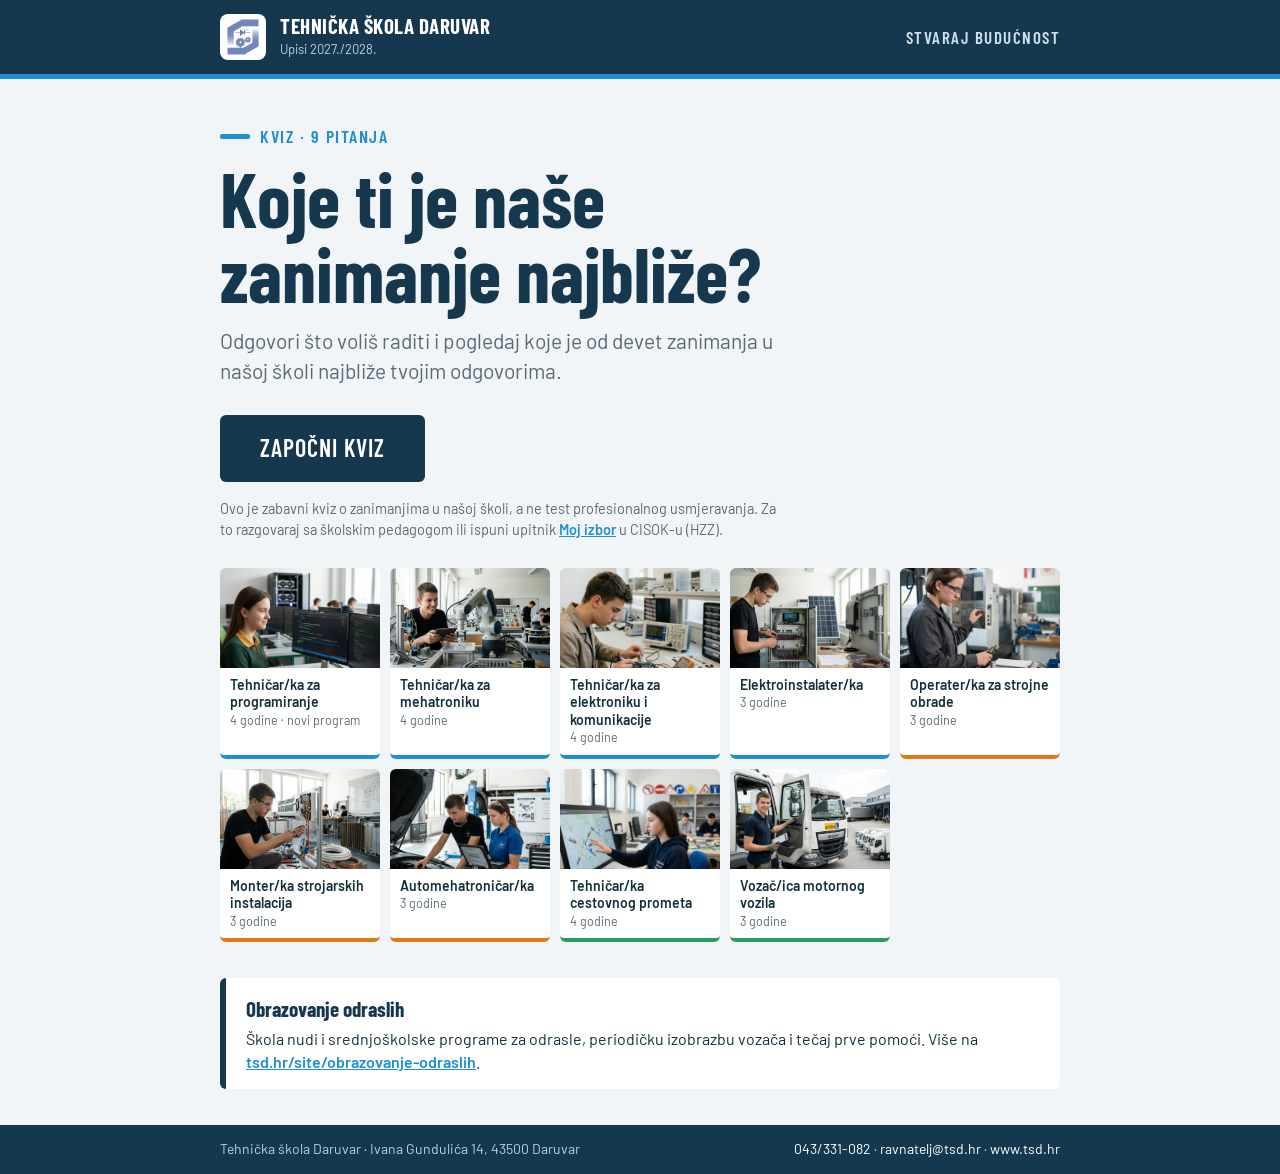
==== commit 2cb56d36: "Kviz označen kao zabavni, uz uputu na pedagoga i upitnik Moj izbor" ====
--- a/index.html
+++ b/index.html
@@ -3,8 +3,8 @@
 <head>
   <meta charset="UTF-8">
   <meta name="viewport" content="width=device-width, initial-scale=1.0">
-  <title>Koje je zanimanje za tebe? – Tehnička škola Daruvar</title>
-  <meta name="description" content="Kratki kviz Tehničke škole Daruvar: odgovori na 9 pitanja i pogledaj koja ti zanimanja najbolje odgovaraju.">
+  <title>Koje ti je naše zanimanje najbliže? – Tehnička škola Daruvar</title>
+  <meta name="description" content="Zabavni kviz Tehničke škole Daruvar: odgovori na 9 pitanja i pogledaj koje ti je od naših zanimanja najbliže.">
   <link rel="stylesheet" href="fontovi/fontovi.css">
   <style>
     :root {
@@ -327,7 +327,9 @@
     .bar-row + .bar-row { border-top: 1px solid var(--bg); }
     .bar { height: 8px; background: var(--bg); border-radius: 4px; overflow: hidden; }
     .bar i { display: block; height: 100%; width: 0; background: var(--c); border-radius: 4px; transition: width .6s ease; }
-    .note { font-size: 13.5px; color: var(--muted); margin-top: 8px; }
+    .note { font-size: 15px; color: var(--muted); margin-top: 10px; max-width: 720px; }
+    .note a, .disclaimer a { color: var(--accent); font-weight: 600; }
+    .disclaimer { font-size: 14.5px; color: var(--muted); max-width: 560px; margin-top: 16px; }
 
     .next { display: grid; grid-template-columns: 1fr auto; gap: 20px; align-items: center;
       background: var(--navy); color: #fff; border-radius: 8px; padding: 20px 24px; margin-top: 32px; }
@@ -374,9 +376,11 @@
   <main class="wrap">
     <div class="intro">
       <div class="kicker">Kviz · 9 pitanja</div>
-      <h1>Koje je zanimanje<br>za tebe?</h1>
-      <p class="lead">Odgovori što voliš raditi, a mi ćemo ti pokazati koja od naših zanimanja ti najviše odgovaraju.</p>
+      <h1>Koje ti je naše<br>zanimanje najbliže?</h1>
+      <p class="lead">Odgovori što voliš raditi i pogledaj koje je od devet zanimanja u našoj školi najbliže tvojim odgovorima.</p>
       <button class="btn btn-main" id="btn-start">Započni kviz</button>
+      <p class="disclaimer">Ovo je zabavni kviz o zanimanjima u našoj školi, a ne test profesionalnog usmjeravanja.
+        Za to razgovaraj sa školskim pedagogom ili ispuni upitnik <a href="https://razvojkarijere.hzz.hr/moj-izbor-upitnik-interesa-i-kompetencija/" target="_blank" rel="noopener">Moj izbor</a> u CISOK-u (HZZ).</p>
     </div>
 
     <div class="programs" id="programs"></div>
@@ -422,7 +426,9 @@
 
     <div class="h-sec">Svih 9 zanimanja</div>
     <div class="bars" id="bars"></div>
-    <p class="note">Kviz je samo smjernica. Najbolje je porazgovarati s našim učenicima i nastavnicima, ovdje na štandu ili u školi.</p>
+    <p class="note">Ovo je zabavni kviz koji uspoređuje tvoje odgovore samo s našim zanimanjima, a ne test profesionalnog usmjeravanja.
+      Za pravi odabir razgovaraj sa školskim pedagogom ili ispuni upitnik <a href="https://razvojkarijere.hzz.hr/moj-izbor-upitnik-interesa-i-kompetencija/" target="_blank" rel="noopener">Moj izbor</a> u CISOK-u (HZZ).
+      Rado ćemo ti i mi odgovoriti na pitanja, ovdje na štandu ili u školi.</p>
 
     <div class="next">
       <div>
